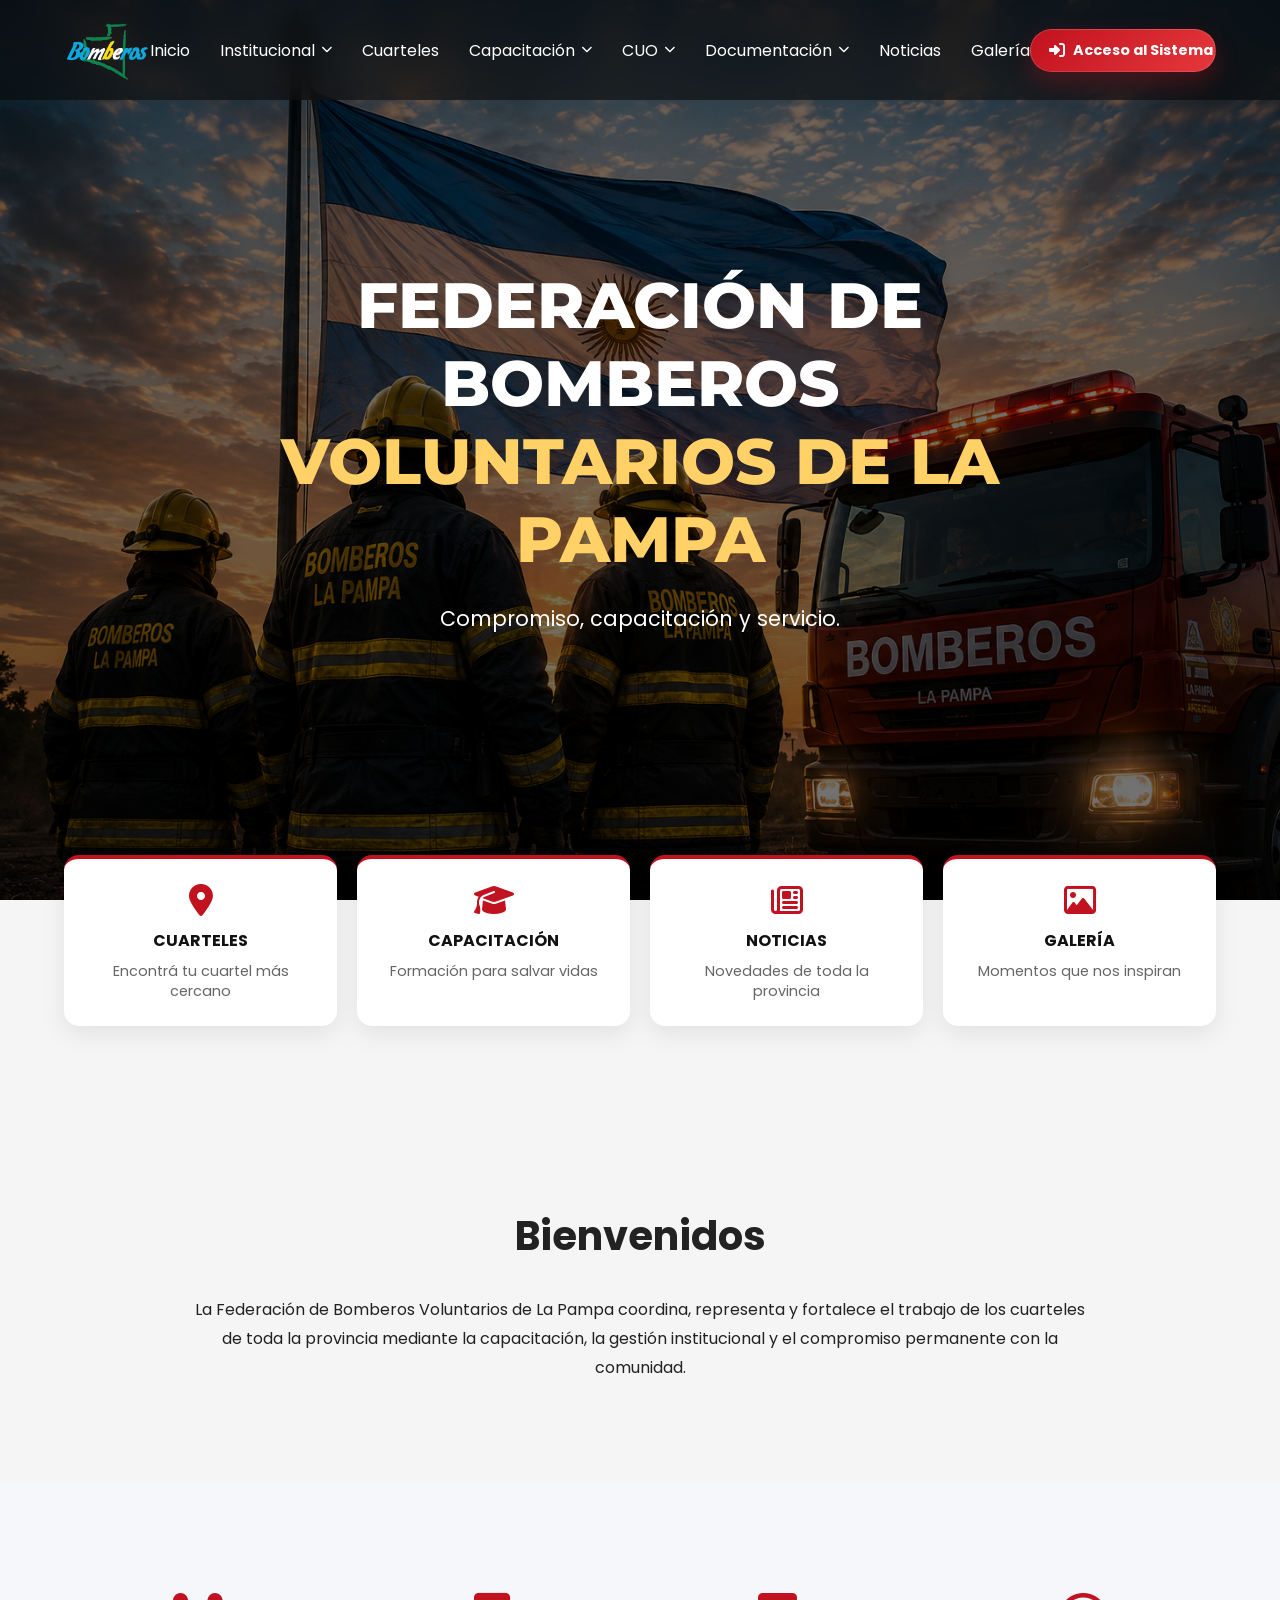
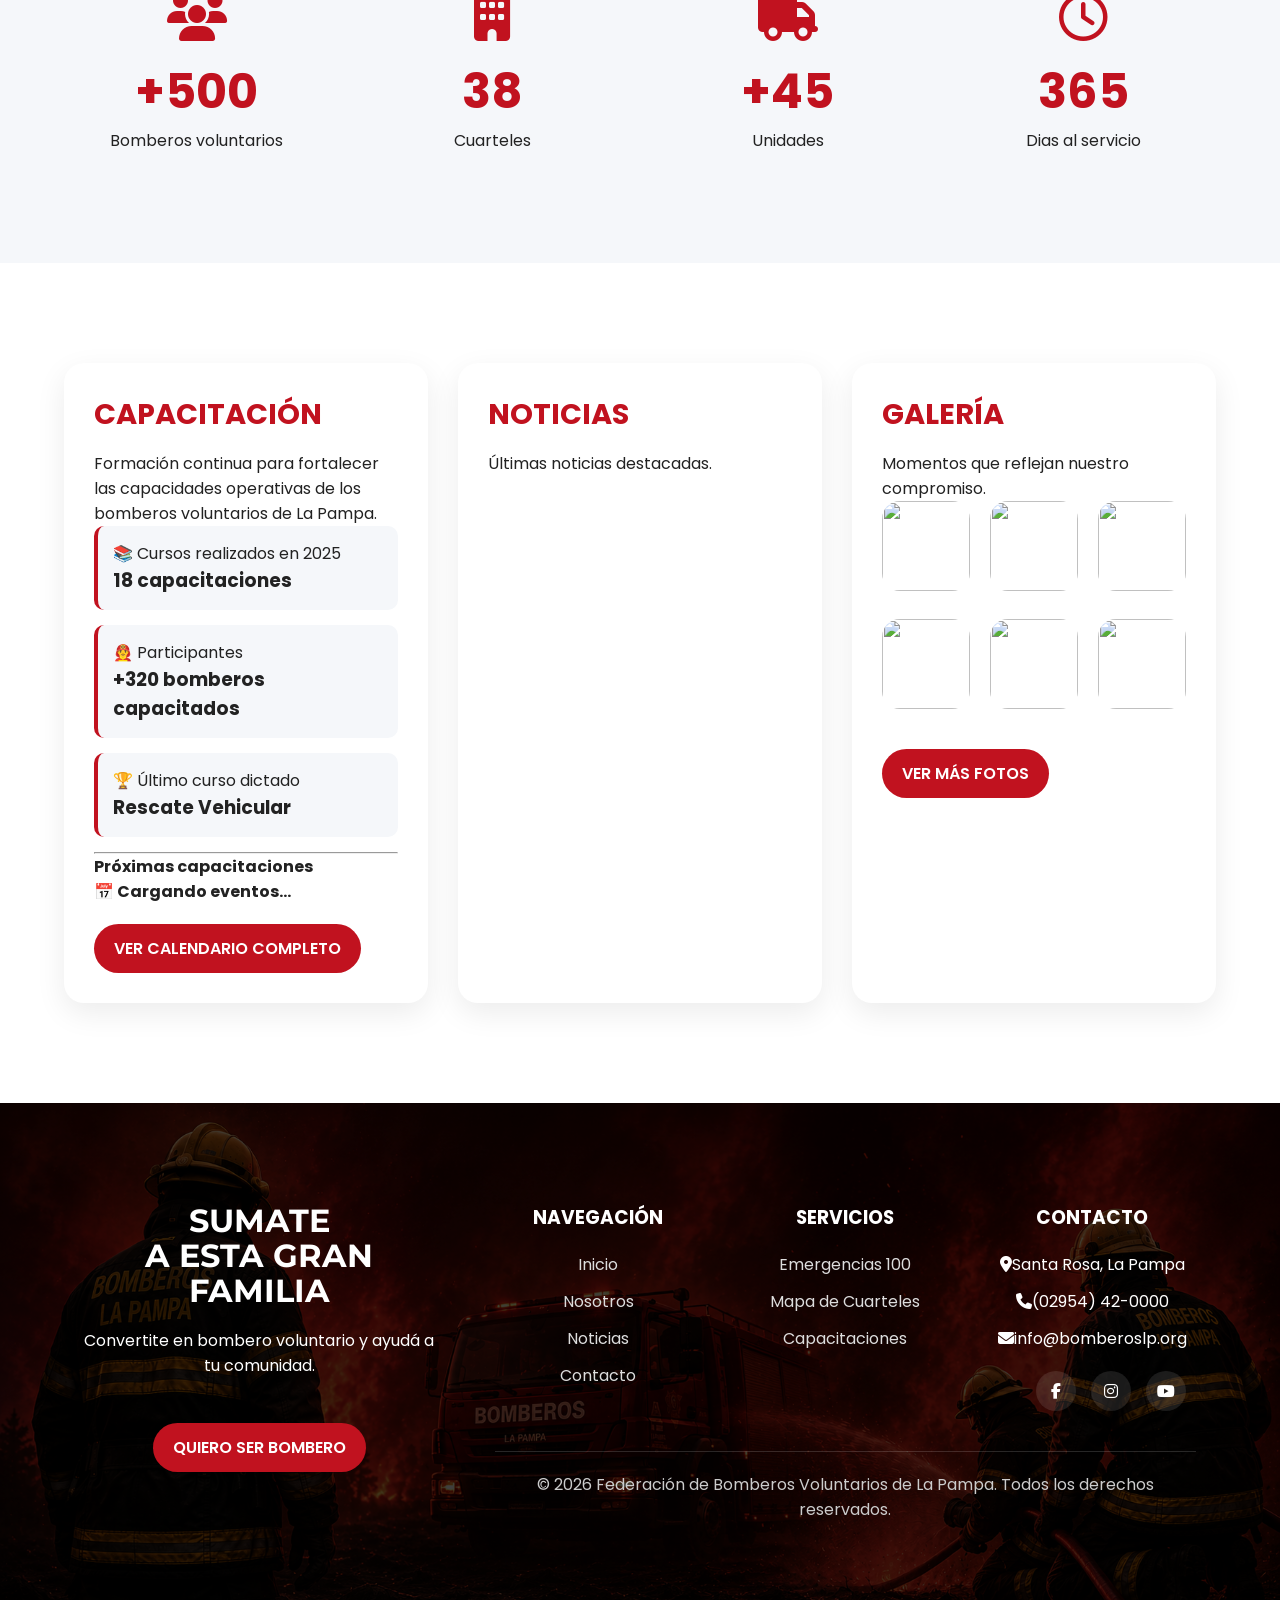
==== index.html @ 78b27fe7 "first commit" ====
<!DOCTYPE html>
<html lang="es">
    <head>
        <meta charset="UTF-8">
        <meta name="viewport" content="width=device-width, initial-scale=1.0">

        <title>Federación de Bomberos Voluntarios de La Pampa</title>

        <link rel="stylesheet" href="css/style.css">
        <link rel="stylesheet" href="css/pages/cuarteles.css">
        <link rel="stylesheet" href="css/pages/nosotros.css">
        <link rel="stylesheet" href="css/pages/capacitacion-home.css">
        <link rel="stylesheet" href="css/pages/historia.css">
        <link rel="stylesheet" href="/css/pages/documentacion/estatuto.css">
        <link rel="stylesheet" href="/css/pages/calendario.css">
        <link rel="stylesheet" href="css/pages/responsive.css">

        <link href="https://fonts.googleapis.com/css2?family=Montserrat:wght@400;600;700;800&family=Poppins:wght@300;400;500;600&display=swap" rel="stylesheet">

        <!--<link href="https://cdn.jsdelivr.net/npm/bootstrap@5.3.7/dist/css/bootstrap.min.css" rel="stylesheet">-->
        <link rel="stylesheet" href="https://cdnjs.cloudflare.com/ajax/libs/font-awesome/6.7.2/css/all.min.css">
    </head>
    <body>
        <div id="navbar-container"></div>

        <section class="hero">
            <div class="overlay"></div>
            <div class="hero-content">
                <h1>
                    FEDERACIÓN DE BOMBEROS
                    <span>VOLUNTARIOS DE LA PAMPA</span>
                </h1>

                <p>Compromiso, capacitación y servicio.</p>
            </div>
        </section>

        <section class="accesos-rapidos">
            <div class="acceso-item">
                <a href="pages/cuarteles.html">
                    <i class="fa-solid fa-location-dot"></i>
                    <h3>CUARTELES</h3>
                    <p>Encontrá tu cuartel más cercano</p>
                </a>
            </div>

            <div class="acceso-item">
                <a href="pages/capacitacion.html">
                    <i class="fa-solid fa-graduation-cap"></i>
                    <h3>CAPACITACIÓN</h3>
                    <p>Formación para salvar vidas</p>
                </a>
            </div>

            <div class="acceso-item">
                <a href="">
                    <i class="fa-regular fa-newspaper"></i>
                    <h3>NOTICIAS</h3>
                    <p>Novedades de toda la provincia</p>
                </a>
            </div>

            <div class="acceso-item">
                <a href="">
                    <i class="fa-regular fa-image"></i>
                    <h3>GALERÍA</h3>
                    <p>Momentos que nos inspiran</p>
                </a>
            </div>
        </section>


        <section class="institucional">
            <div class="container">
                <h2>Bienvenidos</h2>
                <p>
                    La Federación de Bomberos Voluntarios de La Pampa
                    coordina, representa y fortalece el trabajo de los
                    cuarteles de toda la provincia mediante la capacitación,
                    la gestión institucional y el compromiso permanente
                    con la comunidad.
                </p>
            </div>
        </section>

        <section class="estadisticas">
            <div class="container stats-grid">
                <div class="stat">
                    <i class="fa-solid fa-users"></i>
                    <h3>+500</h3>
                    <p>Bomberos voluntarios</p>
                </div>

                <div class="stat">
                    <i class="fa-solid fa-building"></i>
                    <h3>38</h3>
                    <p>Cuarteles</p>
                </div>

                <div class="stat">
                    <i class="fa-solid fa-truck"></i>
                    <h3>+45</h3>
                    <p>Unidades</p>
                </div>

                <div class="stat">
                    <i class="fa-regular fa-clock"></i>
                    <h3>365</h3>
                    <p>Dias al servicio</p>
                </div>
            </div>
        </section>

        <!-- INFORMACION -->
        <section class="informacion">
            <div class="container">
                <div class="info-grid">
                    <!-- CAPACITACION -->
                    <div class="info-box">
                        <h2>CAPACITACIÓN</h2>
                        <p>
                            Formación continua para fortalecer las capacidades
                            operativas de los bomberos voluntarios de La Pampa.
                        </p>

                        <div class="capacitacion-home">
                            <div class="cap-item">
                                <span>📚 Cursos realizados en 2025</span>
                                <h3>18 capacitaciones</h3>
                            </div>

                            <div class="cap-item">
                                <span>👨‍🚒 Participantes</span>
                                <h3>+320 bomberos capacitados</h3>
                            </div>

                            <div class="cap-item">
                                <span>🏆 Último curso dictado</span>
                                <h3>Rescate Vehicular</h3>
                            </div>
                        </div>
                        <hr>
                        <h4 class="proximas-cap-title">Próximas capacitaciones</h4>

                        <div id="proximas-capacitaciones">
                            <div class="proxima-cap">
                                <strong>📅 Cargando eventos...</strong>
                            </div>
                        </div>
                        <a href="pages/capacitacion.html" class="btn-rojo">VER CALENDARIO COMPLETO</a>
                    </div>

                    <!-- NOTICIAS -->
                    <div class="info-box">
                        <h2>NOTICIAS</h2>
                        <p>Últimas noticias destacadas.</p>

                    </div>

                    <!-- GALERIA -->
                    <div class="info-box">
                        <h2>GALERÍA</h2>
                        <p>Momentos que reflejan nuestro compromiso.</p>
                        <div class="galeria-grid">
                            <img src="img/galeria/galeria1.jpg" alt="">
                            <img src="img/galeria/galeria2.jpg" alt="">
                            <img src="img/galeria/galeria3.jpg" alt="">
                            <img src="img/galeria/galeria4.jpg" alt="">
                            <img src="img/galeria/galeria5.jpg" alt="">
                            <img src="img/galeria/galeria6.jpg" alt="">
                        </div>
                        <a href="" class="btn-rojo">VER MÁS FOTOS</a>
                    </div>
                </div>
            </div>
        </section>

        <div id="footer-container"></div>

        <!-- Bootstrap -->
        <script src="https://cdn.jsdelivr.net/npm/bootstrap@5.3.7/dist/js/bootstrap.bundle.min.js"></script>
        <!-- APP -->
        <script src="js/app.js"></script>
        <!-- CAPACITACIONES -->
        <script src="js/capacitaciones-home.js"></script>
        <!-- LEAFLET -->
        <script src="https://unpkg.com/leaflet/dist/leaflet.js"></script>
        <!-- MINI MAPA -->
        <script src="js/mini-mapa.js"></script>
    </body>
</html>
---- css/style.css ----
*{
    margin:0;
    padding:0;
    box-sizing:border-box;
}

html{
    scroll-behavior:smooth;
}

body{
    font-family:'Poppins',sans-serif;
    color:#222;
}

.container{
    width:90%;
    max-width:1300px;
    margin:auto;
}

.header{
    position:fixed;
    top:0;
    left:0;
    width:100%;
    z-index:1000;
    background:rgba(10,10,10,.60);
    backdrop-filter:blur(14px);
    transition:.35s ease;
}

.nav{
    display:flex;
    justify-content:space-between;
    align-items:center;
    min-height:90px;
    padding:15px 0;
}

.logo img{
    height:70px;
}

.menu{
    display:flex;
    align-items:center;
    gap:30px;
    list-style:none;

    margin:0;
    padding:0;
}

.menu a{
    color:#fff;
    text-decoration:none;
    position:relative;
    transition:all .3s ease;
}

.menu a:hover{
    color:#c1121f;
}

.menu a::after{
    content:'';
    position:absolute;
    left:0;
    bottom:-5px;
    width:0;
    height:2px;
    background:#c1121f;
    transition:.3s ease;
}

.menu a:hover::after{
    width:100%;
}

.menu > li > a{

    display:flex;
    align-items:center;
    gap:6px;
    color:#fff;
    text-decoration:none;
    transition:.3s;
    height:100%;
}

.menu i{
    font-size:.70rem;
    transition:.3s;
}
/* Dropdown */
.menu li {
    position: relative;
}

.submenu{

    position:absolute;
    top:130%;
    left:0;

    min-width:240px;

    background:#fff;

    border-radius:12px;

    overflow:hidden;

    list-style:none;

    padding:10px 0;

    box-shadow:0 15px 35px rgba(0,0,0,.15);

    opacity:0;

    visibility:hidden;

    transform:translateY(12px);

    transition:.25s ease;
}

.submenu li a{

    display:block;

    padding:14px 22px;

    color:#333;

    text-decoration:none;

    transition:.25s;

}
.submenu li a:hover{

    background:#c1121f;

    color:#fff;

    padding-left:30px;

}

@media (hover: hover) {

    .dropdown:hover .submenu{
        opacity:1;
        visibility:visible;
        transform:translateY(0);
    }

    .dropdown:hover i{
        transform:rotate(180deg);
    }

}

.dropdown.active .submenu{
    opacity:1;
    visibility:visible;
    transform:translateY(0);
}

.dropdown.active > a i{
    transform:rotate(180deg);
}

.dropdown:hover i{

    transform:rotate(180deg);

}

.hero{
    min-height:100vh;
    background:url('../img/portada/portada.png');
    background-size:cover;
    background-position:center;
    position:relative;
    display:flex;
    align-items:center;
    justify-content:center;
}

.overlay{
    position:absolute;
    inset:0;
    background:rgba(0,0,0,.55);
}

.hero-content{
    position:relative;
    z-index:10;
    text-align:center;
    color:white;
    max-width:900px;
}

.hero h1{
    font-family:'Montserrat',sans-serif;
    font-size:clamp(2rem,5vw,4rem);
    font-weight:800;
}

.hero span{
    display:block;
    color:#ffd166;
}

.hero p{
    margin-top:25px;
    font-size:clamp(.95rem,2vw,1.3rem);
}

.hero-botones{
    margin-top:35px;
    display:flex;
    justify-content:center;
    gap:20px;
    padding:15px 30px;
    border-radius:50px;
    text-decoration:none;
    font-weight:600;

    transition:all .3s ease;
}

.btn-principal:hover{
    transform:translateY(-4px);
    background:#a50f19;
    box-shadow:0 10px 25px rgba(193,18,31,.35);
}

.btn-principal,
.btn-secundario{
    text-decoration:none;
    padding:15px 30px;
    border-radius:50px;
    font-weight:600;
    transform:translateY(-4px) scale(1.03);
}

.btn-principal{
    background:#c1121f;
    color:white;
}

.btn-secundario{
    background:#fff;
    color:#111;
    padding:15px 30px;
    border-radius:50px;
    text-decoration:none;
    font-weight:600;

    transition:all .3s ease;
}

.btn-secundario:hover{
    transform:translateY(-4px);
    background:#f5f5f5;
    box-shadow:0 10px 25px rgba(255,255,255,.25);
}

/*==========================
BOTÓN ACCESO AL SISTEMA
==========================*/

.btn-sistema{

    display:inline-flex;
    align-items:center;
    gap:8px;

    padding:10px 18px;

    border-radius:50px;

    background:linear-gradient(135deg,#c1121f,#e5383b);

    color:#fff;
    text-decoration:none;

    font-family:"Poppins",sans-serif;
    font-size:.9rem;
    font-weight:700;

    border:1px solid rgba(255,255,255,.15);

    box-shadow:
        0 10px 25px rgba(193,18,31,.30);

    transition:all .35s ease;

    overflow:hidden;
    position:relative;

}

/* Brillo */

.btn-sistema::before{

    content:"";

    position:absolute;

    top:0;
    left:-120%;

    width:60%;
    height:100%;

    background:
    linear-gradient(
        120deg,
        transparent,
        rgba(255,255,255,.35),
        transparent
    );

    transition:.6s;

}

.btn-sistema:hover::before{

    left:140%;

}

/* Hover */

.btn-sistema:hover{

    color:#fff;

    transform:translateY(-3px);

    box-shadow:
        0 18px 35px rgba(193,18,31,.45);

}

/* Click */

.btn-sistema:active{

    transform:scale(.97);

}

.btn-sistema i{

    font-size:1rem;

}

.btn-sistema span{

    white-space:nowrap;

}

.institucional,
.destacados{
    padding:100px 0;
}

.institucional h2,
.destacados h2{
    text-align:center;
    margin-bottom:30px;
    font-size:2.5rem;
}

.institucional p{
    max-width:900px;
    margin:auto;
    text-align:center;
    line-height:1.8;
}

.estadisticas{
    background:#f5f7fa;
    padding:80px 0;
}

.stats-grid{
    display:grid;
    grid-template-columns:repeat(4,1fr);
    gap:30px;
}

.stat{
    text-align:center;
    padding:30px 20px;
    border-radius:15px;
    transition:all .3s ease;
    position:relative;
    overflow:hidden;
}

.stat i{
    font-size: 3rem;
    color: #c1121f;
    margin-bottom: 15px;
    display: block;
}

.stat::after{
    content:'';
    position:absolute;
    bottom:0;
    left:50%;
    width:0;
    height:4px;
    background:#c1121f;

    transition:.3s ease;
    transform:translateX(-50%);
}

.stat:hover{
    transform:translateY(-8px);
    background:#fff;
    box-shadow:0 15px 30px rgba(0,0,0,.10);
}

.stat:hover::after{
    width:80%;
}

.stat h3{
    color:#c1121f;
    font-size:3rem;
    transition:all .3s ease;
}

.stat:hover h3{
    transform:scale(1.1);
}

.cards{
    display:grid;
    grid-template-columns:repeat(3,1fr);
    gap:30px;
}

.card{
    background:white;
    padding:30px;
    border-radius:15px;
    box-shadow:0 5px 20px rgba(0,0,0,.08);
}

.footer{
    position:relative;
    background:url('../img/pie/pie.png');
    background-size:cover;
    background-position:center;
    color:white;
}

.footer-overlay{
    position:absolute;
    inset:0;
    background:rgba(0,0,0,.75);
}

.footer-content{
    position:relative;
    z-index:10;
    text-align:center;
    padding:100px 20px;
}

.footer-grid{
    display:grid;
    grid-template-columns:1fr 2fr;
    gap:60px;
}

.footer-cta-box h2{
    font-size:2rem;
    line-height:1.1;
    margin-bottom:20px;
    font-family:'Montserrat',sans-serif;
    font-weight: 700;
}

.footer-cta-box p{
    margin-bottom:25px;
}

.footer-inferior{
    display:grid;
    grid-template-columns:repeat(3,1fr);
    gap:40px;
}

.footer-links h3{
    margin-bottom:20px;
    color:#fff;
}

.footer-links ul{
    list-style:none;
    padding:0;
}

.footer-links li{
    margin-bottom:12px;
}

.footer-links a{
    color:#ddd;
    text-decoration:none;
    transition:.3s;
}

.footer-links a:hover{
    color:#c1121f;
}

.footer-redes{
    margin-top:20px;
    display:flex;
    gap:15px;
    margin-left: 47px;
}

.footer-redes a i{
    color:#fff;
    transition:.3s;
}

.footer-redes a{
    width:40px;
    height:40px;
    border-radius:50%;
    background:rgba(255,255,255,.10);
    display:flex;
    align-items:center;
    justify-content:center;
    color:#fff;
    transition:.3s;
}

.footer-redes a:hover{
    background:#c1121f;
    transform:translateY(-3px);
}

.footer-linea{
    height:1px;
    background:rgba(255,255,255,.15);
    margin:40px 0 20px;
}

.footer-copy{
    text-align:center;
    color:#ccc;
}
/* ACCESOS RAPIDOS */

.accesos-rapidos{
    width:90%;
    max-width:1200px;
    margin:-60px auto 80px;
    position:relative;
    z-index:20;
    margin-top: -45px;
    display:grid;
    grid-template-columns:repeat(4,1fr);
    gap:20px;
}

.acceso-item{
    background:#fff;
    border-radius:15px;
    padding:25px 20px;

    text-align:center;

    border-top:4px solid #c1121f;

    box-shadow:0 8px 25px rgba(0,0,0,.08);

    transition:.3s;
}

.acceso-item:hover{
    transform:translateY(-5px);
    box-shadow:0 15px 35px rgba(0,0,0,.15);
}

.acceso-item i{
    font-size:2rem;
    color:#c1121f;
    margin-bottom:12px;
}

.acceso-item h3{
    font-size:1rem;
    font-weight:700;
    color:#111;
    margin-bottom:8px;
}

.acceso-item p{
    font-size:.9rem;
    color:#666;
    line-height:1.4;
}

.acceso-item a{
    text-decoration:none;
    color:inherit;
}


.informacion{
    padding:100px 0;
    background:#fff;
}

.info-grid{
    display:grid;
    grid-template-columns:repeat(3,1fr);
    gap:30px;
}

.info-box{
    background:#fff;
    border-radius:20px;
    padding:30px;

    box-shadow:0 10px 30px rgba(0,0,0,.08);

    transition:.3s;
}

.info-box:hover{
    transform:translateY(-5px);
}

.info-box h2{
    font-size:1.8rem;
    color:#c1121f;
    margin-bottom:15px;
}

.cap-item{
    background:#f5f7fa;
    border-left:4px solid #c1121f;

    padding:15px;
    margin-bottom:15px;
    border-radius:10px;
}

.timeline-item{
    display:flex;
    gap:15px;
    margin-bottom:20px;
    align-items:center;
}

.timeline-item img{
    width:90px;
    height:70px;
    object-fit:cover;
    border-radius:10px;
}

.galeria-grid{
    display:grid;
    grid-template-columns:repeat(3,1fr);
    gap:8px;
}

.galeria-grid img{
    width:100%;
    height:90px;
    object-fit:cover;
    border-radius:8px;

    transition:.3s;
}

.galeria-grid img:hover{
    transform:scale(1.05);
}

.btn-rojo{
    display:inline-block;
    margin-top:20px;
    background:#c1121f;
    color:#fff;
    padding:12px 20px;
    border-radius:50px;
    text-decoration:none;
    font-weight:600;
    transition:.3s;
}

.btn-rojo:hover{
    background:#a50f19;
    transform:translateY(-3px);
    box-shadow:0 10px 20px rgba(193,18,31,.30);
}
---- css/pages/cuarteles.css ----
*{
    margin:0;
    padding:0;
    box-sizing:border-box;
}

html{
    scroll-behavior:smooth;
}

body{
    font-family:'Poppins',sans-serif;
    color:#222;
    background:#f5f5f5;
}

.container{
    width:90%;
    max-width:1300px;
    margin:auto;
}

/* MAPA CUARTELES */

.mapa-cuarteles{
    padding: 100px 0;
    background-color: #f5f5f5;
}

/* TITULO */
.titulo-seccion{
    text-align: center;
    margin-bottom: 50px;
}

.titulo-seccion h2{
    font-size: 42px;
    font-weight: 900;
    color: #111;
    margin-bottom: 15px;
}

.titulo-seccion p{
    max-width: 700px;
    margin: auto;
    color: #666;
    line-height: 1.8;
}

/* MAPA */
#mapa{
    width: 100%;
    height: 650px;
    border-radius: 15px;
    overflow: hidden;
    box-shadow: 0 10px 30px rgba(0,0,0,.12);
}

/* POPUP MAPA */

.popup-cuartel h3{
    font-size: 18px;
    font-weight: 700;
    margin-bottom: 10px;
    color: #111;
}

.popup-cuartel p{
    margin-bottom: 8px;
    color: #555;
    font-size: 14px;
}

/* BOTON */
.btn-mapa{
    display: inline-block;
    margin-top: 10px;
    background-color: var(--rojo);
    color: #fff;
    text-decoration: none;
    padding: 10px 15px;
    border-radius: 6px;
    font-size: 14px;
    font-weight: 600;
    transition: .3s;
}

.btn-mapa:hover{
    background-color: var(--rojo-hover);
    color: #fff;
}

/* BUSCADOR */

.buscador-cuarteles{
    max-width: 500px;
    margin: 0 auto 40px;
    margin-top: 20px;
}

.buscador-cuarteles input{
    width: 100%;
    padding: 15px 20px;
    border: 1px solid #ddd;
    border-radius: 10px;
    font-size: 16px;
}

/* ESTADISTICAS */

.estadisticas-cuarteles{
    margin-top: 50px;
}

.stat-box{
    background: #fff;
    padding: 30px;
    border-radius: 12px;
    box-shadow: 0 5px 20px rgba(0,0,0,.08);
    height: 100%;
    color:#c1121f;
}

.stat-box i{
    font-size: 40px;
    color: var(--rojo);
    margin-bottom: 15px;
    color:#c1121f;
}

.stat-box h3{
    font-size: 36px;
    font-weight: 900;
    margin-bottom: 10px;
    color:#000000;
}

.stat-box p{
    color: #c1121f;
    margin: 0;
}

/* LISTADO */

.listado-cuarteles{
    padding-top: 80px;
}

.leyenda-zonas{
    display:flex;
    justify-content:center;
    gap:15px;
    flex-wrap:wrap;
    margin-top:25px;
}

.leyenda-zonas span{
    padding:8px 15px;
    border-radius:20px;
    color:#fff;
    font-weight:600;
}

.zona1{ background:#0d6efd; }
.zona2{ background:#198754; }
.zona3{ background:#fd7e14; }
.zona4{ background:#dc3545; }
.zona5{ background:#6f42c1; }
.zona6{ background:#ffc107; color:#111; }

.filtro-zona{
    cursor:pointer;
    transition:.3s;
}

.filtro-zona:hover{
    transform:translateY(-3px);
}

.todas-zonas{
    background:#111;
    color:#fff;
}

.detalle-cuartel{
    margin-top:30px;
    background:#fff;
    padding:30px;
    border-radius:15px;
    box-shadow:0 5px 20px rgba(0,0,0,.08);
}

.detalle-cuartel h3{
    font-size:28px;
    font-weight:700;
    margin-bottom:15px;
}

.detalle-cuartel p{
    color:#666;
    margin-bottom:10px;
}

.detalle-destacado{
    background:#fff;
    border-left:6px solid #dc3545;
    padding:20px;
    border-radius:12px;
    box-shadow:0 4px 15px rgba(0,0,0,.15);
    margin-top:20px;
}

.detalle-destacado h3{
    color:#dc3545;
    margin-bottom:15px;
}

.detalle-destacado h4{
    font-weight:700;
    margin-bottom:10px;
}

.cuartel-card {
    perspective: 1000px;
    height: 220px;
}

/*.cuartel-inner {
    position: relative;
    width: 100%;
    height: 100%;
    transition: transform 0.7s cubic-bezier(0.4, 0.2, 0.2, 1);
    transform-style: preserve-3d;
}



.cuartel-front{
    background: #111;
    color: #fff;
    border-radius: 12px;
    border: 2px solid #222;
}

.cuartel-back{
    background: #111;
    border-radius: 12px;
    color: #fff;
} */

/* ICONO */
.cuartel-front i{
    font-size: 32px;
    margin-bottom: 10px;
    color: var(--zona-color);
}

/* TITULO */
.cuartel-front h3{
    font-size: 16px;
    text-align: center;
}

/* ZONA TEXTO */
.cuartel-front p{
    color: var(--zona-color);
    font-weight: 600;
}

/* ACTIVA EL GIRO 
.cuartel-card:hover .cuartel-inner {
    transform: rotateY(180deg);
}

.cuartel-card.active .cuartel-inner {
    transform: rotateY(180deg);
}*/

/* FRENTE Y DORSO */
.cuartel-front,
.cuartel-back {
    position: absolute;
    width: 100%;
    height: 100%;
    backface-visibility: hidden;
    border-radius: 12px;
    box-shadow: 0 5px 15px rgba(0,0,0,0.1);
    padding: 20px;
    display: flex;
    flex-direction: column;
    justify-content: center;
    align-items: center;
}

/* BACK */
.cuartel-back{
    background: var(--zona-color);
    color: #fff;
    transform: rotateY(180deg);
    text-align: center;
}

/* para que el texto no pierda contraste */
.cuartel-back p,
.cuartel-back h4{
    color: #fff;
}

.cuartel-back p {
    margin: 5px 0;
    font-size: 0.9rem;
}

.btn-mapa{
    margin-top: 10px;
    display: inline-block;
    padding: 8px 12px;
    background: #fff;
    color: var(--zona-color);
    border-radius: 6px;
    text-decoration: none;
    font-weight: 600;
    transition: .3s;

    border: 2px solid transparent;
}

/* HOVER */
.btn-mapa:hover{
    border: 2px solid #000;
    transform: translateY(-2px);
}

.card-cuartel{

    background:#fff;

    border-radius:18px;

    overflow:hidden;

    box-shadow:0 10px 30px rgba(0,0,0,.08);

    transition:.35s;

    height:100%;

}

.card-cuartel:hover{

    transform:translateY(-8px);

    box-shadow:0 18px 40px rgba(0,0,0,.15);

}

.card-header-cuartel{

    display:flex;

    align-items:center;

    gap:18px;

    padding:25px;

}

.icono-cuartel{

    width:70px;

    height:70px;

    border-radius:50%;

    display:flex;

    justify-content:center;

    align-items:center;

    color:#fff;

    font-size:30px;

}

.card-header-cuartel h3{

    margin:0;

    font-size:24px;

    font-weight:700;

}

.badge-zona{

    color:#fff;

    padding:5px 12px;

    border-radius:20px;

    font-size:13px;

}

.card-body-cuartel{

    padding:0 25px 20px;

}

.card-body-cuartel p{

    display:flex;

    align-items:center;

    gap:10px;

    margin-bottom:14px;

    color:#555;

}

.card-body-cuartel i{

    width:20px;

    color:#c1121f;

}

.card-footer-cuartel{

    display:flex;

    justify-content:space-between;

    gap:10px;

    padding:20px 25px;

    border-top:1px solid #eee;

}

.card-footer-cuartel .btn{

    flex:1;

    border-radius:10px;

}

.modal-content{

    border:none;

    border-radius:20px;

}

.modal-header{

    background:#111;

    color:#fff;

}

.modal-title{

    display:flex;

    align-items:center;

    gap:10px;

    font-weight:700;

}

.ficha-cuartel h2{

    font-weight:800;

    margin-bottom:10px;

}

.ficha-cuartel h5{

    margin-top:15px;

    font-weight:700;

    color:#c1121f;

}

.ficha-cuartel p{

    margin-bottom:8px;

}

.ficha-cuartel .badge{

    font-size:15px;

    padding:8px 14px;

}

.modal-header .btn-close{
    filter: invert(1);
    opacity: 1;
}

.modal-header .btn-close:hover{
    opacity: .8;
}
---- css/pages/historia.css ----
/*=====================================
=            HISTORIA PAGE            =
=====================================*/

.historia-section{
    padding:110px 0;
    background:#fff;
}

.historia-section:nth-child(even){
    background:#f7f8fb;
}

.historia-container{
    width:min(92%,1300px);
    margin:auto;
}

/*==========================
HERO HISTORIA
==========================*/

.historia-hero{

    position:relative;

    height:100vh;

    min-height:720px;

    display:flex;
    padding-top: 80px;
    align-items:center;

}

.historia-hero .overlay{

    position:absolute;

    inset:0;

    background:linear-gradient(
        90deg,
        rgba(0,0,0,.82) 0%,
        rgba(0,0,0,.55) 45%,
        rgba(0,0,0,.18) 100%
    );

}

.historia-hero .hero-content{

    position:relative;

    z-index:5;

    max-width:650px;

    margin-left:0;

}

.hero-badge{

    display:inline-flex;

    align-items:center;

    gap:10px;

    padding:10px 22px;

    border-radius:50px;

    background:rgba(193,18,31,.95);

    color:#fff;

    font-weight:700;

    letter-spacing:1px;

    text-transform:uppercase;

    margin-bottom:30px;

}

.historia-hero h1{
    color:#fff;
    font-weight:700;
    font-size:clamp(2.4rem,4.2vw,4.2rem);
    line-height:1.00;
    margin-bottom:20px;
}

.historia-hero h1 span{
    color:#ffd166;
}

.historia-hero p{
    color:#e8e8e8;
    font-size:1.15rem;
    line-height:1.9;
    margin-bottom:55px;
}

.hero-datos{
    display:flex;
    margin-left: 150px;
    gap:45px;
}

.dato{

    color:white;

}

.dato h2{

    font-size:3rem;

    color:#ffd166;

    font-weight:800;

    margin:0;

}

.dato span{

    font-size:.9rem;

    text-transform:uppercase;

    letter-spacing:2px;

    opacity:.9;

}


/* TITULOS */

.historia-titulo{
    text-align:center;
    margin-bottom:70px;
}

.historia-titulo h2{

    font-family:"Montserrat",sans-serif;
    font-size:3rem;
    font-weight:800;
    color:#1d1d1d;

    position:relative;
    display:inline-block;

    margin-bottom:18px;

}

.historia-titulo h2::after{

    content:"";

    width:90px;
    height:5px;

    background:#c1121f;

    border-radius:20px;

    position:absolute;
    left:50%;
    bottom:-16px;

    transform:translateX(-50%);

}

.historia-titulo p{

    max-width:780px;

    margin:auto;

    font-size:1.1rem;
    line-height:1.9;

    color:#666;

}

/*==========================
INTRO
==========================*/

.introduccion-grid{

    display:grid;

    grid-template-columns:1.2fr .9fr;

    gap:70px;

    align-items:center;

}

.introduccion-texto p{

    color:#4b4b4b;

    font-size:1.08rem;

    line-height:2;

    text-align:justify;

}

.introduccion-imagen{

    position:relative;

}

.introduccion-imagen img{

    width:100%;

    border-radius:25px;

    box-shadow:

    0 25px 55px rgba(0,0,0,.12);

    transition:.4s;

}

.introduccion-imagen img:hover{

    transform:scale(1.03);

}

/*==========================
TIMELINE
==========================*/

.timeline{

    position:relative;

    margin-left:30px;

}

.timeline::before{

    content:"";

    position:absolute;

    left:14px;

    top:0;

    width:4px;

    height:100%;

    border-radius:20px;

    background:linear-gradient(
        to bottom,
        #c1121f,
        #ff5252
    );

}

.timeline-item{

    position:relative;

    padding-left:60px;

    margin-bottom:45px;

}

.timeline-item::before{

    content:"";

    position:absolute;

    left:0;

    top:8px;

    width:30px;

    height:30px;

    border-radius:50%;

    background:#fff;

    border:5px solid #c1121f;

    box-shadow:0 0 0 6px rgba(193,18,31,.15);

}

.timeline-card{

    background:white;

    padding:25px;

    border-radius:18px;

    box-shadow:0 15px 35px rgba(0,0,0,.08);

    transition:.35s;

}

.timeline-card:hover{

    transform:translateY(-8px);

    box-shadow:0 20px 45px rgba(0,0,0,.15);

}

.timeline-anio{

    display:inline-block;

    background:#c1121f;

    color:white;

    padding:6px 14px;

    border-radius:50px;

    font-weight:700;

    margin-bottom:15px;

}

.timeline-card h4{

    font-weight:700;

    margin-bottom:10px;

}

.timeline-card p{

    color:#666;

    line-height:1.7;

}

/*==========================
HITOS
==========================*/

.hitos-panel{

    background:white;

    border-radius:22px;

    padding:35px;

    box-shadow:0 15px 35px rgba(0,0,0,.08);

}

.hitos-panel h3{

    margin-bottom:25px;

    font-weight:700;

}

.hito-item{

    display:flex;

    gap:15px;

    align-items:flex-start;

    margin-bottom:22px;

}

.hito-item i{

    width:42px;

    height:42px;

    display:flex;

    justify-content:center;

    align-items:center;

    border-radius:50%;

    background:#c1121f;

    color:white;

    font-size:18px;

}

.hito-item p{

    margin:0;

    color:#555;

}
/*==========================
PRESIDENTES
==========================*/

.presidentes-grid{

    display:grid;

    grid-template-columns:

    repeat(auto-fit,minmax(260px,1fr));

    gap:35px;

}

.presidente-card{

    background:#fff;

    border-radius:25px;

    overflow:hidden;

    box-shadow:

    0 18px 45px rgba(0,0,0,.08);

    transition:.35s;

}

.presidente-card:hover{

    transform:translateY(-10px);

}

.presidente-card img{

    width:100%;

    height:320px;

    object-fit:cover;

}

.presidente-info{

    padding:30px;

    text-align:center;

}

.presidente-info h3{

    font-weight:700;

    color:#222;

}

.presidente-info span{

    display:inline-block;

    margin-top:10px;

    color:#c1121f;

    font-weight:600;

}

/*==========================
GALERIA
==========================*/

.galeria-grid{

    columns:3;

    column-gap:20px;

}

.galeria-grid img{

    width:100%;

    margin-bottom:20px;

    border-radius:18px;

    transition:.35s;

    cursor:pointer;

}

.galeria-grid img:hover{

    transform:scale(1.03);

}

/*==========================
ESTADISTICAS
==========================*/

.estadisticas-grid{

    display:grid;

    grid-template-columns:

    repeat(auto-fit,minmax(220px,1fr));

    gap:30px;

}

.stat-card{

    background:#fff;

    border-radius:25px;

    padding:45px;

    text-align:center;

    box-shadow:

    0 15px 40px rgba(0,0,0,.08);

}

.stat-card h3{

    font-size:4rem;

    font-weight:800;

    color:#c1121f;

    margin-bottom:10px;

}

.stat-card p{

    color:#666;

    font-size:1.05rem;

}

.historia-grid{

    display:grid;
    grid-template-columns:2fr 1fr;
    gap:60px;
    align-items:start;

}
---- css/pages/documentacion/estatuto.css ----
/*ESTATUTO PAGE*/

:root{

    --rojo:#c1121f;
    --rojo-hover:#a40f1a;
    --oscuro:#151515;
    --gris:#f6f7fb;
    --texto:#555;
    --blanco:#fff;

}

/*SECCIONES*/

.estatuto-section{
    padding:100px 0;
}

.fondo-gris{
    background:var(--gris);
}

/*HERO*/

.estatuto-hero{
    position:relative;
    height:72vh;
    min-height:600px;
    display:flex;
    align-items:center;
}

.hero.estatuto-hero{
    background-image: url("../../../img/documentacion/documentacion.png");
    background-size: cover;
    background-position: center;
    background-repeat: no-repeat;
}

.estatuto-hero .overlay{
    position:absolute;
    inset:0;
    background:linear-gradient(
        90deg,
        rgba(0,0,0,.82),
        rgba(0,0,0,.55),
        rgba(0,0,0,.25)
    );

}

.estatuto-hero .hero-content{
    position:relative;
    z-index:5;
    max-width:700px;
}

.hero-badge{
    display:inline-flex;
    align-items:center;
    gap:10px;
    background:var(--rojo);
    color:#fff;
    padding:12px 24px;
    border-radius:50px;
    font-weight:700;
    margin-bottom:30px;
    letter-spacing:.8px;
    margin-top: 20px;

}

.estatuto-hero h1{
    font-size:clamp(3rem,6vw,5rem);
    font-weight:800;
    color:#fff;
    line-height:1.05;
    margin-bottom:30px;
}

.estatuto-hero span{
    color:#ffd166;
}

.estatuto-hero p{
    color:#ededed;
    line-height:1.9;
    font-size:1.15rem;
}

/*INTRO*/

.intro-card{
    background:#fff;
    border-radius:25px;
    padding:60px;
    display:flex;
    gap:40px;
    align-items:center;
    box-shadow:0 20px 50px rgba(0,0,0,.08);
}

.intro-icon{
    width:110px;
    height:110px;
    border-radius:50%;
    display:flex;
    justify-content:center;
    align-items:center;
    background:linear-gradient(
        135deg,
        var(--rojo),
        #ef233c
    );
    color:#fff;
    font-size:45px;
    flex-shrink:0;
}

.intro-texto h2{
    font-size:2rem;
    font-weight:800;
    margin-bottom:20px;
}

.intro-texto p{
    color:var(--texto);
    line-height:2;
    margin:0;
}

/*DOCUMENTO*/

.documento-card{
    background:#fff;
    border-radius:25px;
    padding:45px;
    display:flex;
    justify-content:space-between;
    align-items:center;
    flex-wrap:wrap;
    gap:40px;
    box-shadow:0 18px 45px rgba(0,0,0,.08);
}

.documento-info{
    display:flex;
    gap:25px;
    align-items:center;
}

.pdf-icon{
    width:90px;
    height:90px;
    border-radius:20px;
    background:#ffe7ea;
    color:var(--rojo);
    display:flex;
    justify-content:center;
    align-items:center;
    font-size:42px;
}

.documento-info h3{
    font-weight:700;
    margin-bottom:8px;
}

.documento-info span{
    color:#777;
}

.documento-botones{
    display:flex;
    gap:20px;
    flex-wrap:wrap;
}

.btn-ver,
.btn-descargar{
    padding:15px 30px;
    border-radius:12px;
    text-decoration:none;
    font-weight:600;
    transition:.35s;
}

.btn-ver{
    background:var(--rojo);
    color:#fff;
}

.btn-ver:hover{
    background:var(--rojo-hover);
    transform:translateY(-3px);
}

.btn-descargar{
    border:2px solid var(--rojo);
    color:var(--rojo);
}

.btn-descargar:hover{
    background:var(--rojo);
    color:#fff;
    transform:translateY(-3px);
}

/*ASPECTOS*/

.aspectos-grid{
    display:grid;
    grid-template-columns:repeat(3, 1fr);
    gap:30px;
    margin-top:50px;
}

.aspecto-card{
    background:#fff;
    border-radius:20px;
    padding:35px;
    text-align:center;
    box-shadow:0 12px 30px rgba(0,0,0,.08);
    transition:.3s;
    height:100%;
    display:flex;
    flex-direction:column;
    justify-content:flex-start;
}

.aspecto-card:hover{
    transform:translateY(-8px);
}

.aspecto-card i{
    font-size:42px;
    color:#c1121f;
    margin-bottom:20px;
}

.aspecto-card h4{
    font-weight:700;
    margin-bottom:15px;
}

.aspecto-card p{
    color:#666;
    line-height:1.7;
}
---- css/pages/calendario.css ----
/*=====================================
CALENDARIO DE CAPACITACIONES
=====================================*/

.agenda-capacitacion{
    padding:100px 0;
    background:#f6f7fb;
}

.agenda-capacitacion .titulo-seccion{
    margin-bottom:60px;
}

.agenda-capacitacion .titulo-seccion h2{
    font-size:2.7rem;
    font-weight:800;
    color:#151515;
    margin-bottom:18px;
    font-family:"Montserrat", sans-serif;
}

.agenda-capacitacion .titulo-seccion p{
    max-width:700px;
    margin:auto;
    color:#666;
    font-size:1.05rem;
    line-height:1.8;
}

.calendario-container{
    max-width:1100px;
    margin:0 auto;
    background:#fff;
    border-radius:25px;
    padding:20px;
    box-shadow:0 18px 45px rgba(0,0,0,.08);
    overflow:hidden;
}

.calendario-container iframe{
    width:100%;
    height:600px;
    border:none;
    border-radius:18px;
}

.calendario-container{
    transition:.35s ease;
}

.calendario-container:hover{
    transform:translateY(-6px);
    box-shadow:0 25px 60px rgba(0,0,0,.12);
}
---- css/pages/responsive.css ----
/* DESKTOP GRANDE */

@media (min-width:1600px){
    .container{
        max-width:1400px;
    }

    .footer-grid{
    display:grid;
    gap:60px;
    align-items:start;
}

    .footer-inferior{
        display:grid;
        gap:40px;
    }

}

/* NOTEBOOKS */

@media (max-width:1200px){

    .container{
        width:95%;
    }

    .hero h1{
        font-size:3.2rem;
    }

    .hero p{
        font-size:1.1rem;
    }

    .cards{
        grid-template-columns:repeat(2,1fr);
    }

    .info-grid{
        grid-template-columns:repeat(2,1fr);
    }

}


/* TABLETS */

@media (max-width:992px){

    .container{
        width:95%;
    }

    /* HEADER */

    .menu{
        gap:15px;
    }

    /* HERO */

    .hero{
        min-height:100vh;
        padding:120px 20px 80px;
    }

    .hero h1{
        font-size:2.8rem;
    }

    .hero p{
        font-size:1.05rem;
    }

    /* ESTADISTICAS */

    .stats-grid{
        grid-template-columns:repeat(2,1fr);
    }

    /* CARDS */

    .cards{
        grid-template-columns:1fr;
    }

    /* ACCESOS */

    .accesos-rapidos{
        grid-template-columns:repeat(2,1fr);
    }

    /* INFORMACION */

    .hero h1 {
        font-size: 1.8rem;
    }

    /* FOOTER */

    .footer-grid{
        grid-template-columns:1fr;
        text-align:center;
    }

    .footer-inferior{
        grid-template-columns:repeat(2,1fr);
    }

    .footer-redes{
        justify-content:center;
    }

    /* HISTORIA */

    .introduccion-grid{

        grid-template-columns:1fr;

    }

    .timeline::before{

        left:20px;

    }

    .timeline-item{

        width:100%;

        left:0 !important;

        padding-left:65px;

        padding-right:15px;

    }

    .timeline-item::before{

        left:10px !important;

    }

    .galeria-grid{

        columns:2;

    }

    .btn-sistema{

        width:46px;
        height:46px;

        padding:0;

        justify-content:center;

    }

    .btn-sistema span{

        display:none;

    }

    /* ESTATUTO */

    .estatuto-section{
        padding:80px 0;
    }

    .estatuto-hero{
        min-height:520px;
        height:auto;
        padding:170px 0 100px;
    }

    .estatuto-hero .hero-content{
        max-width:100%;
    }

    .estatuto-hero h1{
        font-size:3.2rem;
    }

    .estatuto-hero p{
        font-size:1.05rem;
    }

    .intro-card{
        flex-direction:column;
        text-align:center;
        padding:45px;
        gap:30px;
    }

    .intro-texto p{
        text-align:justify;
    }

    .documento-card{
        flex-direction:column;
        text-align:center;
    }

    .documento-info{
        flex-direction:column;
    }

    .documento-botones{
        justify-content:center;
    }

    .aspectos-grid{
        grid-template-columns:repeat(2,1fr);
    }

    /* AUTORIDADES */

    .presidente-card{

        grid-template-columns:1fr;

    }

    .presidente-card img{

        height:420px;

    }

    .presidente-info{

        padding:40px;

    }

}


/* MOVILES GRANDES */

@media (max-width:768px){

    /* LOGO */

    .logo img{
        height:55px;
    }

    /* HERO */

    .hero{
        min-height:100vh;
        padding:110px 20px 70px;
    }

    .hero h1{
        font-size:2.2rem;
    }

    .hero p{
        font-size:1rem;
    }

    .hero-botones{
        flex-direction:column;
        align-items:center;
        gap:15px;
    }

    .btn-principal,
    .btn-secundario{
        width:100%;
        max-width:320px;
        text-align:center;
    }

    /* ESTADISTICAS */

    .stats-grid{
        grid-template-columns:1fr;
    }

    .stat h3{
        font-size:2.5rem;
    }

    /* ACCESOS */

    .accesos-rapidos{
        grid-template-columns:1fr;
        margin-top:-25px;
    }

    .info-grid{
        grid-template-columns:1fr;
    }

    /* FOOTER */

    .footer-inferior{
        grid-template-columns:1fr;
        gap:30px;
    }

    .footer-cta-box h2{
        font-size:2rem;
    }

    .footer-redes{
        justify-content:center;
    }

    /* GALERIA */

    .galeria-grid{
        grid-template-columns:repeat(2,1fr);
    }

    /* CUARTELES */

    .mapa-cuarteles{
        padding:70px 0;
    }

    #mapa{
        height:420px;
    }

    .titulo-seccion h2{
        font-size:2rem;
    }

    .detalle-cuartel{
        padding:20px;
    }

    .detalle-cuartel h3{
        font-size:22px;
    }

    .cuartel-card{
        padding:20px;
    }

    .stat-box{
        padding:20px;
    }

    .cuartel-card{
        height: 260px;
    }

    .cuartel-front h3{
        font-size: 1rem;
        line-height: 1.3;
    }

    .cuartel-front,
    .cuartel-back{
        padding: 15px;
    }

    .hero-nosotros{

    height:50vh;

    }

    .hero-nosotros h1{

        font-size:2.4rem;

    }

    .hero-nosotros p{

        font-size:1rem;

    }

    .card-nosotros img{

        height:220px;

    }

    .institucional{

        padding:60px 20px;

    }

    .nosotros-grid{

        padding:60px 20px;

    }

    .estadisticas{

        padding:60px 20px;

    }

    /* ESTATUTO */

    .estatuto-section{
        padding:70px 0;
    }

    .estatuto-hero{
        min-height:auto;
        height:auto;
        padding:160px 0 80px;
    }

    .hero-badge{
        font-size:.8rem;
        padding:10px 18px;
    }

    .estatuto-hero h1{
        font-size:2.5rem;
        line-height:1.1;
    }

    .estatuto-hero p{
        font-size:1rem;
        line-height:1.7;
    }

    .intro-card{
        padding:35px 25px;
    }

    .intro-icon{
        width:85px;
        height:85px;
        font-size:34px;
    }

    .intro-texto h2{
        font-size:1.7rem;
    }

    .documento-card{
        padding:30px 25px;
    }

    .pdf-icon{
        width:70px;
        height:70px;
        font-size:32px;
    }

    .documento-info h3{
        font-size:1.3rem;
    }

    .documento-botones{
        width:100%;
        flex-direction:column;
    }

    .btn-ver,
    .btn-descargar{
        width:100%;
        text-align:center;
    }

    .aspectos-grid{
        grid-template-columns:1fr;
        gap:25px;
    }

    .aspecto-card{
        padding:30px 25px;
    }


    /* AUTORIDADES */

    .autoridades-section{

        padding:70px 0;

    }

    .titulo-seccion{

        margin-bottom:45px;

    }

    .titulo-seccion h2{

        font-size:2.2rem;

    }

    .intro-card{

        flex-direction:column;

        text-align:center;

        padding:40px 30px;

    }

    .intro-icon{

        width:90px;
        height:90px;
        font-size:35px;

    }

    .presidente-info{

        text-align:center;

        align-items:center;

    }

    .presidente-info h2{

        font-size:2rem;

    }

    .autoridad-card img{

        height:280px;

    }
}


/* TELEFONOS PEQUEÑOS */

@media (max-width:576px){

    .hero h1{
        font-size:1.8rem;
    }

    .hero p{
        font-size:.95rem;
    }

    .institucional,
    .destacados,
    .estadisticas,
    .informacion{
        padding:60px 0;
    }

    .institucional h2,
    .destacados h2{
        font-size:2rem;
    }

    .emergencia h3{
        font-size:3rem;
    }

    .stat h3{
        font-size:2rem;
    }

    .footer-cta-box h2{
        font-size:1.8rem;
    }

    .galeria-grid{
        grid-template-columns:1fr;
    }

    #mapa{
        height:320px;
    }

    .buscador-cuarteles input{
        padding:12px 15px;
    }

    .estadisticas-grid{
    grid-template-columns:1fr;
    }

    .historia-titulo h2{

        font-size:2.2rem;

    }

    .galeria-grid{

        columns:1;

    }

    /* ESTATUTO */

    .estatuto-hero{
        padding:140px 0 60px;
    }

    .estatuto-hero h1{
        font-size:2rem;
    }

    .hero-badge{
        font-size:.75rem;
        padding:8px 15px;
    }

    .intro-card{
        padding:25px 20px;
    }

    .intro-texto h2{
        font-size:1.5rem;
    }

    .documento-card{
        padding:25px 20px;
    }

    .aspecto-card{
        padding:25px 20px;
    }

    /* AUTORIDADES */

    .autoridades-hero{

        min-height:520px;

    }

    .autoridades-hero h1{

        font-size:2.5rem;

    }

    .autoridades-hero p{

        font-size:1rem;

    }

    .presidente-card img{

        height:330px;

    }

    .autoridad-card img{

        height:260px;

    }

    /* CALENDARIO */

    .agenda-capacitacion .titulo-seccion h2{
        font-size:1.9rem;
    }

    .agenda-capacitacion .titulo-seccion p{
        font-size:.95rem;
    }

    .calendario-container{
        padding:10px;
        border-radius:18px;
    }

    .calendario-container iframe{
        height:500px;
        border-radius:12px;
    }
}


/* MENU HAMBURGUESA */

.menu-toggle{
    display:none;
    font-size:2rem;
    color:#fff;
    cursor:pointer;
}

@media (max-width:992px){

    .menu-toggle{
        display:block;
        z-index:2001;
    }

    .nav-menu{
        position:fixed;
        top:0;
        right:-100%;
        width:300px;
        height:100vh;
        background:#111;
        transition:all .35s ease;
        z-index:2000;
        display:flex;
        justify-content:center;
        align-items:center;
    }

    .nav-menu.active{
        right:0;
    }

    .menu{
        display:flex;
        flex-direction:column;
        align-items:center;
        justify-content:center;
        gap:25px;
        width:100%;
    }

    .menu li{
        width:100%;
        text-align:center;
    }

    .menu a{
        display:block;
        padding:10px;
        font-size:1.1rem;
        color:white;
    }

    /* CALENDARIO */

    .agenda-capacitacion{
        padding:80px 0;
    }

    .agenda-capacitacion .titulo-seccion h2{
        font-size:2.2rem;
    }

    .calendario-container iframe{
        height:650px;
    }
}


/* SEGURIDAD RESPONSIVE */

html,
body{
    overflow-x:hidden;
}

img{
    max-width:100%;
    height:auto;
    display:block;
}

iframe,
video{
    max-width:100%;
}
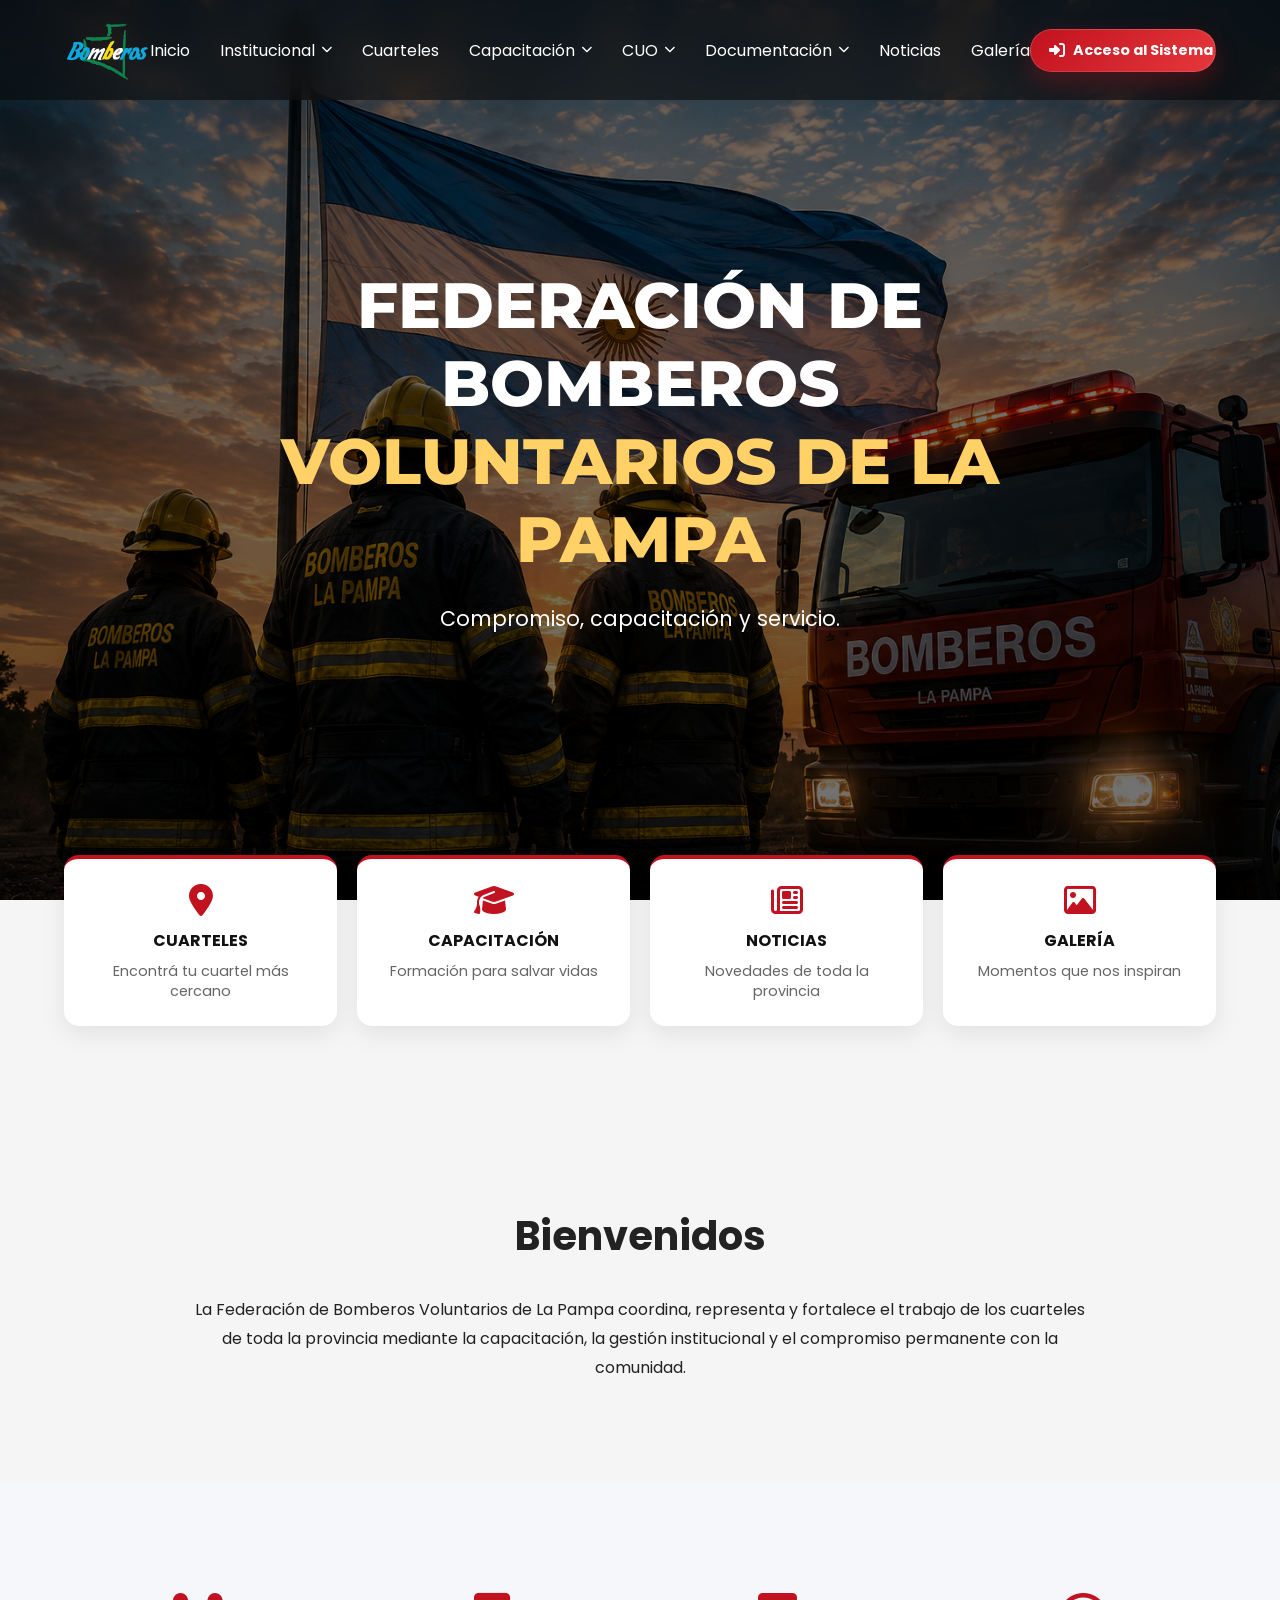
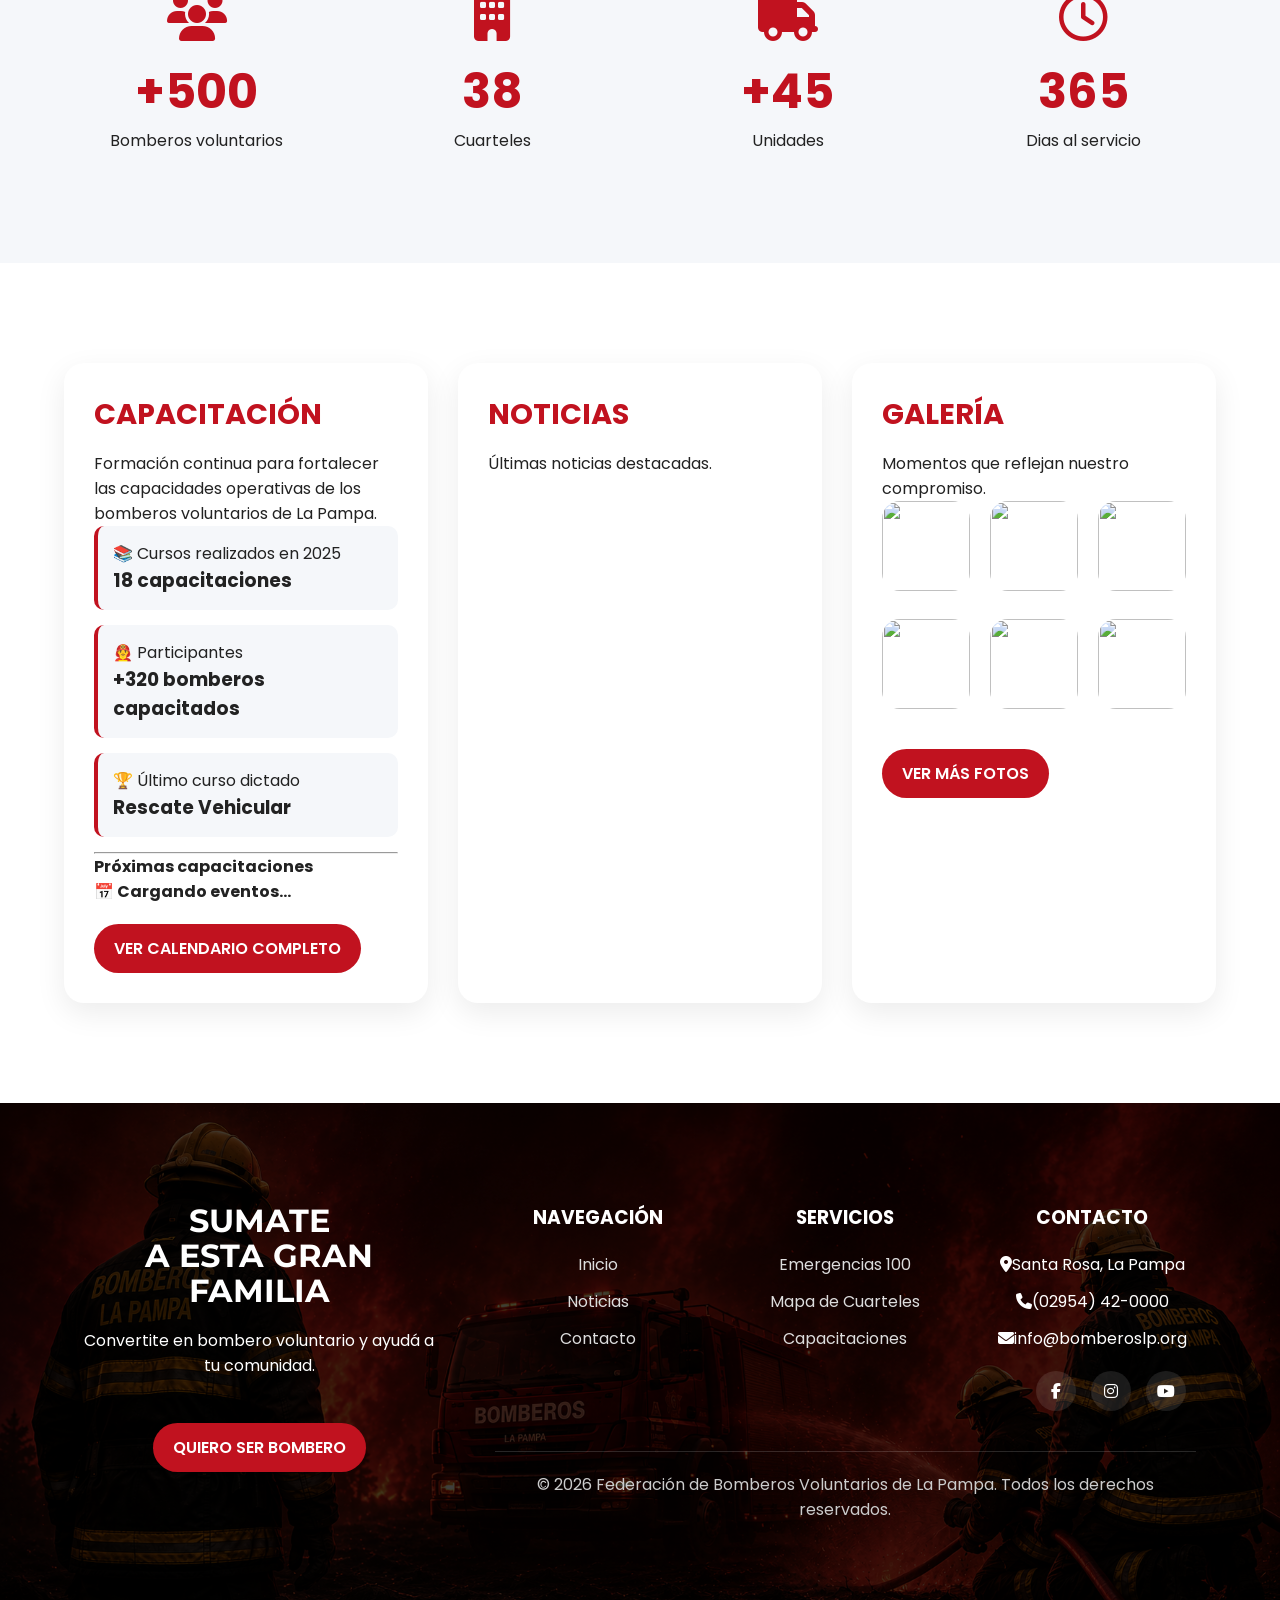
==== commit 0213a27f: "corrige el enlace al calendario en index.html" ====
--- a/index.html
+++ b/index.html
@@ -11,8 +11,8 @@
         <link rel="stylesheet" href="css/pages/nosotros.css">
         <link rel="stylesheet" href="css/pages/capacitacion-home.css">
         <link rel="stylesheet" href="css/pages/historia.css">
-        <link rel="stylesheet" href="/css/pages/documentacion/estatuto.css">
-        <link rel="stylesheet" href="/css/pages/calendario.css">
+        <link rel="stylesheet" href="css/pages/documentacion/estatuto.css">
+        <link rel="stylesheet" href="css/pages/calendario.css">
         <link rel="stylesheet" href="css/pages/responsive.css">
 
         <link href="https://fonts.googleapis.com/css2?family=Montserrat:wght@400;600;700;800&family=Poppins:wght@300;400;500;600&display=swap" rel="stylesheet">
@@ -147,7 +147,7 @@
                                 <strong>📅 Cargando eventos...</strong>
                             </div>
                         </div>
-                        <a href="pages/capacitacion.html" class="btn-rojo">VER CALENDARIO COMPLETO</a>
+                        <a href="pages/calendario.html" class="btn-rojo">VER CALENDARIO COMPLETO</a>
                     </div>
 
                     <!-- NOTICIAS -->
--- a/css/pages/responsive.css
+++ b/css/pages/responsive.css
@@ -539,7 +539,9 @@
 
     .autoridad-card img{
 
-        height:280px;
+        height:340px;
+    object-fit:cover;
+    object-position:center top;
 
     }
 }
@@ -547,7 +549,7 @@
 
 /* TELEFONOS PEQUEÑOS */
 
-@media (max-width:576px){
+@media (max-width:585px){
 
     .hero h1{
         font-size:1.8rem;
@@ -668,7 +670,9 @@
 
     .autoridad-card img{
 
-        height:260px;
+        height:320px;
+    object-fit:cover;
+    object-position:center top;
 
     }
 
@@ -697,10 +701,27 @@
 /* MENU HAMBURGUESA */
 
 .menu-toggle{
-    display:none;
-    font-size:2rem;
-    color:#fff;
-    cursor:pointer;
+    display: none; /* o display:flex dentro del media query */
+
+    background: transparent;
+    border: none;
+    outline: none;
+    box-shadow: none;
+
+    color: #fff;
+    font-size: 2rem;
+    cursor: pointer;
+
+    padding: 0;
+}
+
+.menu-toggle:focus,
+.menu-toggle:active,
+.menu-toggle:hover{
+    background: transparent;
+    border: none;
+    box-shadow: none;
+    outline: none;
 }
 
 @media (max-width:992px){
@@ -762,6 +783,55 @@
     .calendario-container iframe{
         height:650px;
     }
+
+    .dropdown .submenu{
+        display:none;
+        position:static;
+        background:transparent;
+        box-shadow:none;
+        width:100%;
+        padding:0;
+        margin-top:10px;
+    }
+
+    .dropdown.active .submenu{
+        display:block;
+    }
+
+    .dropdown .submenu li{
+        text-align:center;
+    }
+
+    .dropdown .submenu a{
+        padding:10px 0;
+        font-size:1rem;
+        color:#ddd;
+    }
+
+    .submenu{
+        position: static !important;
+        display: none;
+        background: #fff;
+        border-radius: 12px;
+        margin: 10px 15px;
+        padding: 10px 0;
+        z-index: 9999;
+    }
+
+    .dropdown.active .submenu{
+        display: block;
+    }
+
+    .submenu li{
+        width: 100%;
+    }
+
+    .submenu a{
+        display: block;
+        padding: 12px 20px;
+        color: #fff !important;
+        pointer-events: auto;
+    }
 }
 
 
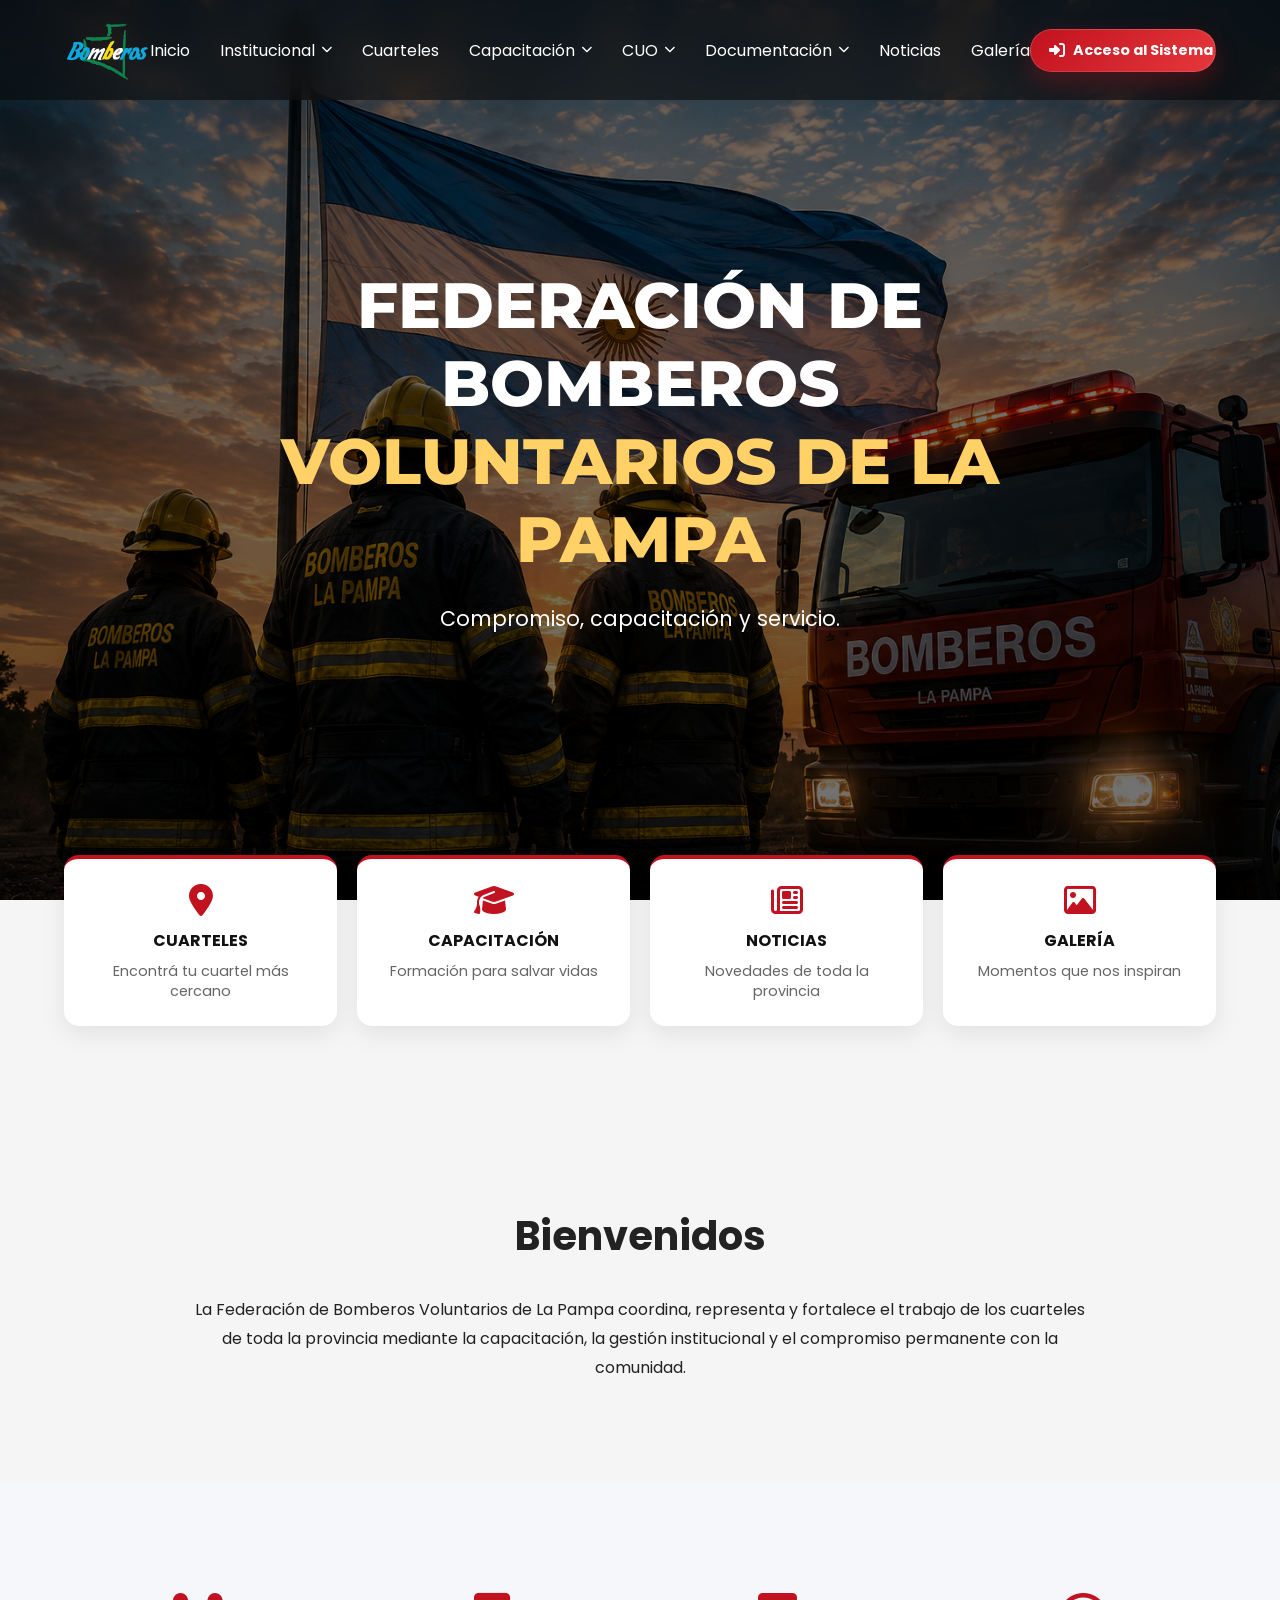
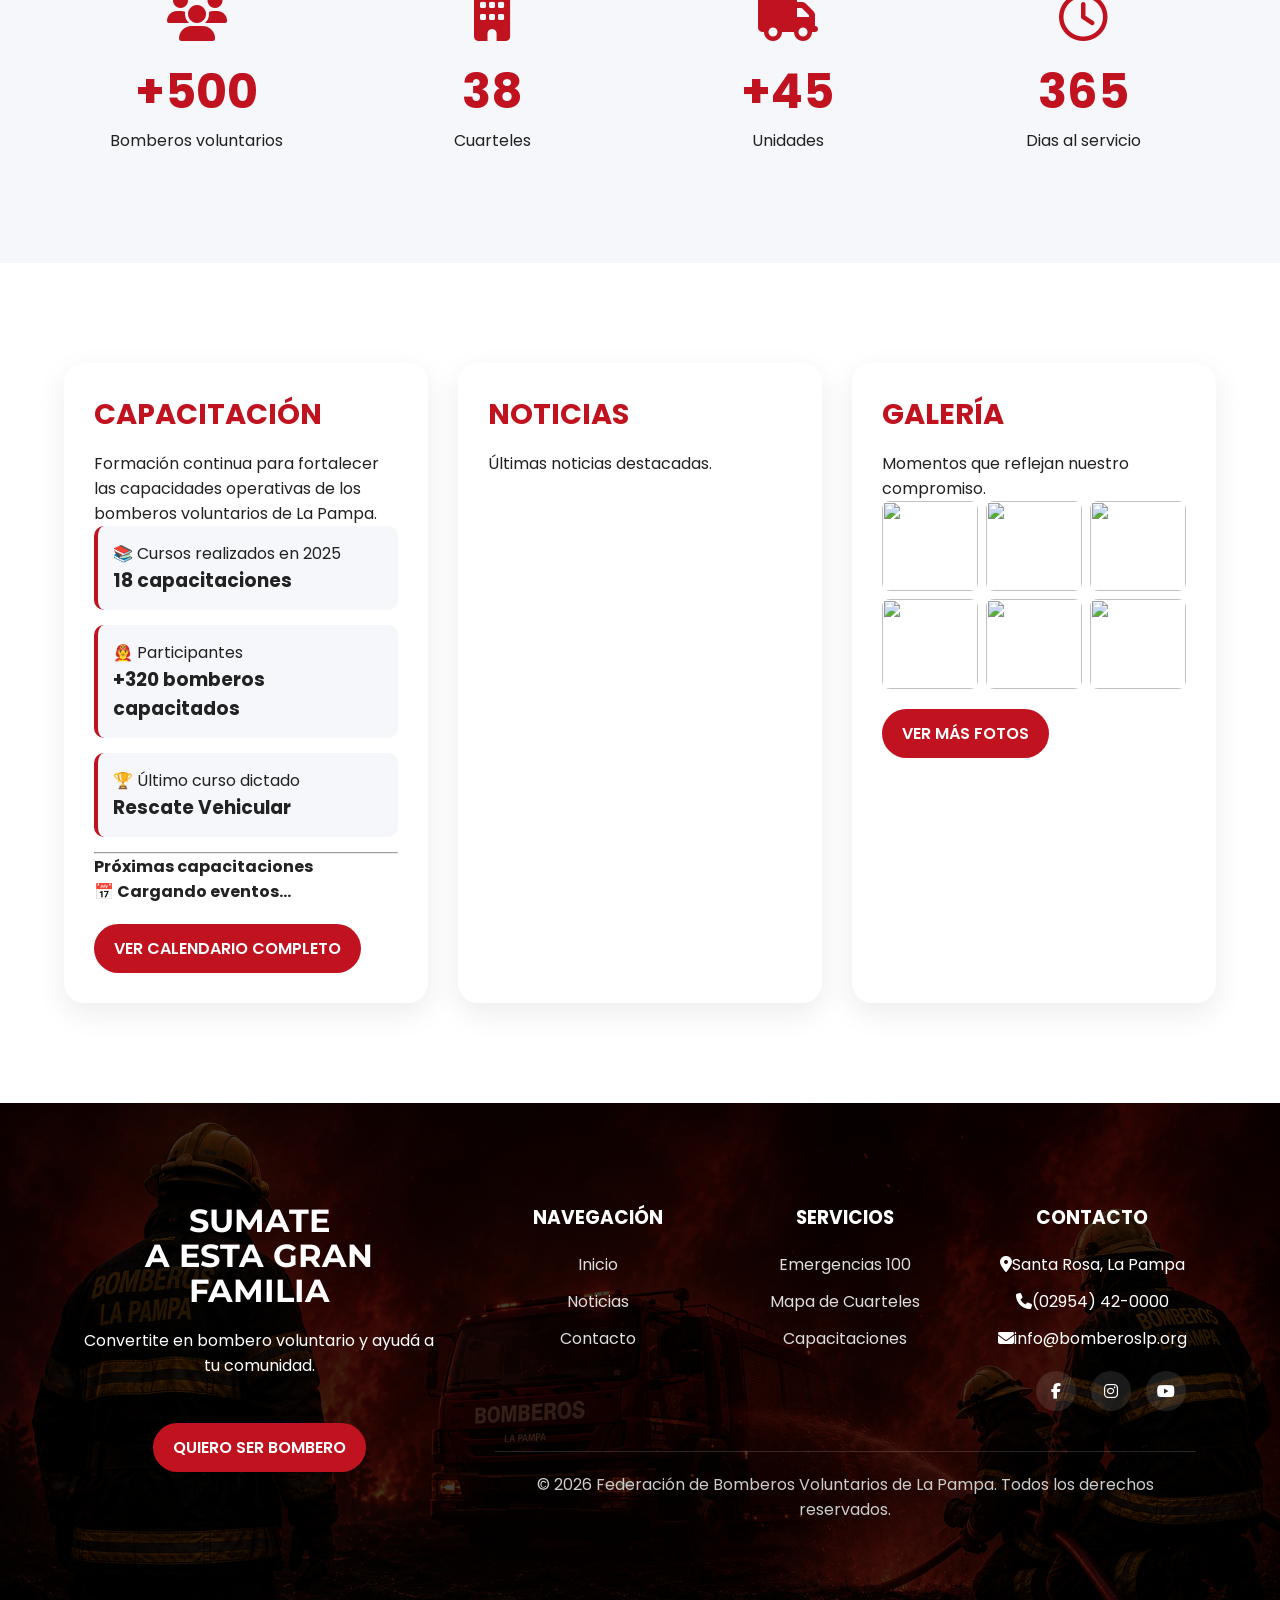
==== commit a2d0f06b: "Modificacion de historia.html, historia.css e index.html" ====
--- a/index.html
+++ b/index.html
@@ -45,7 +45,7 @@
             </div>
 
             <div class="acceso-item">
-                <a href="pages/capacitacion.html">
+                <a href="">
                     <i class="fa-solid fa-graduation-cap"></i>
                     <h3>CAPACITACIÓN</h3>
                     <p>Formación para salvar vidas</p>
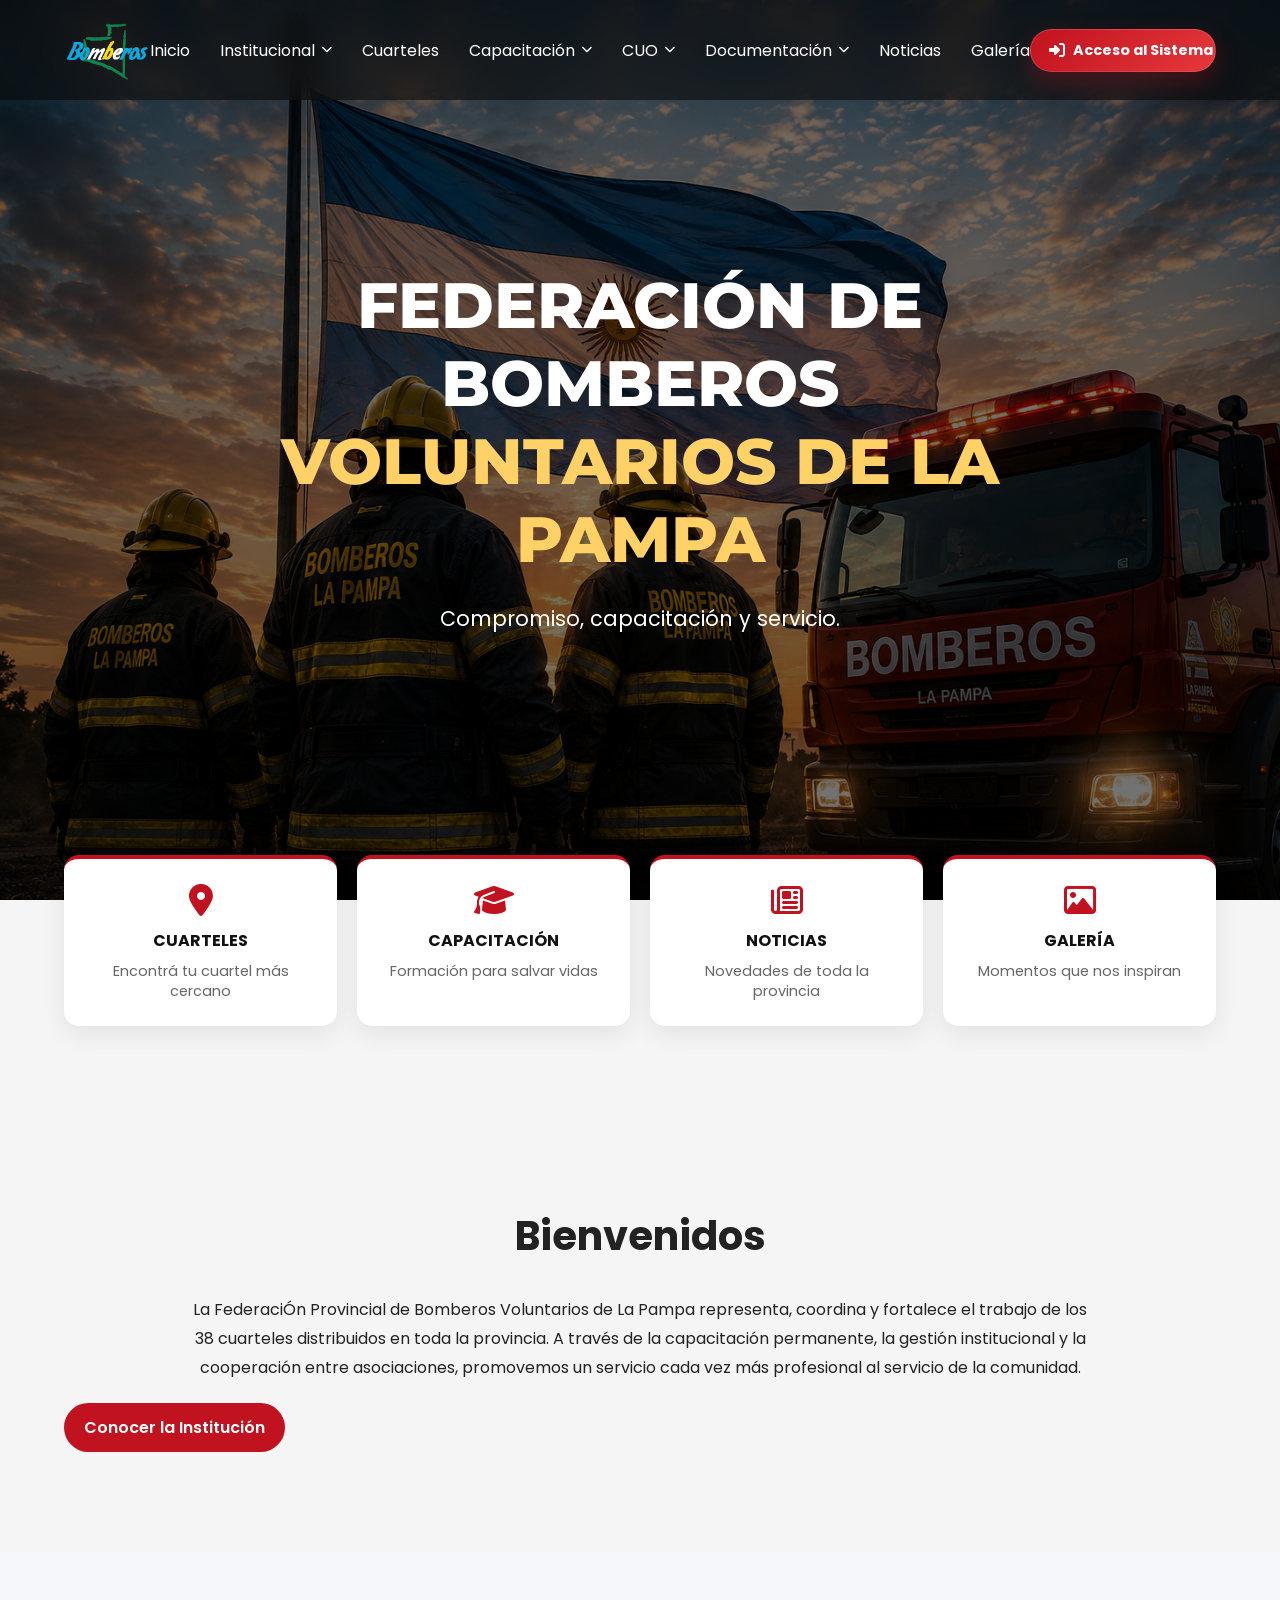
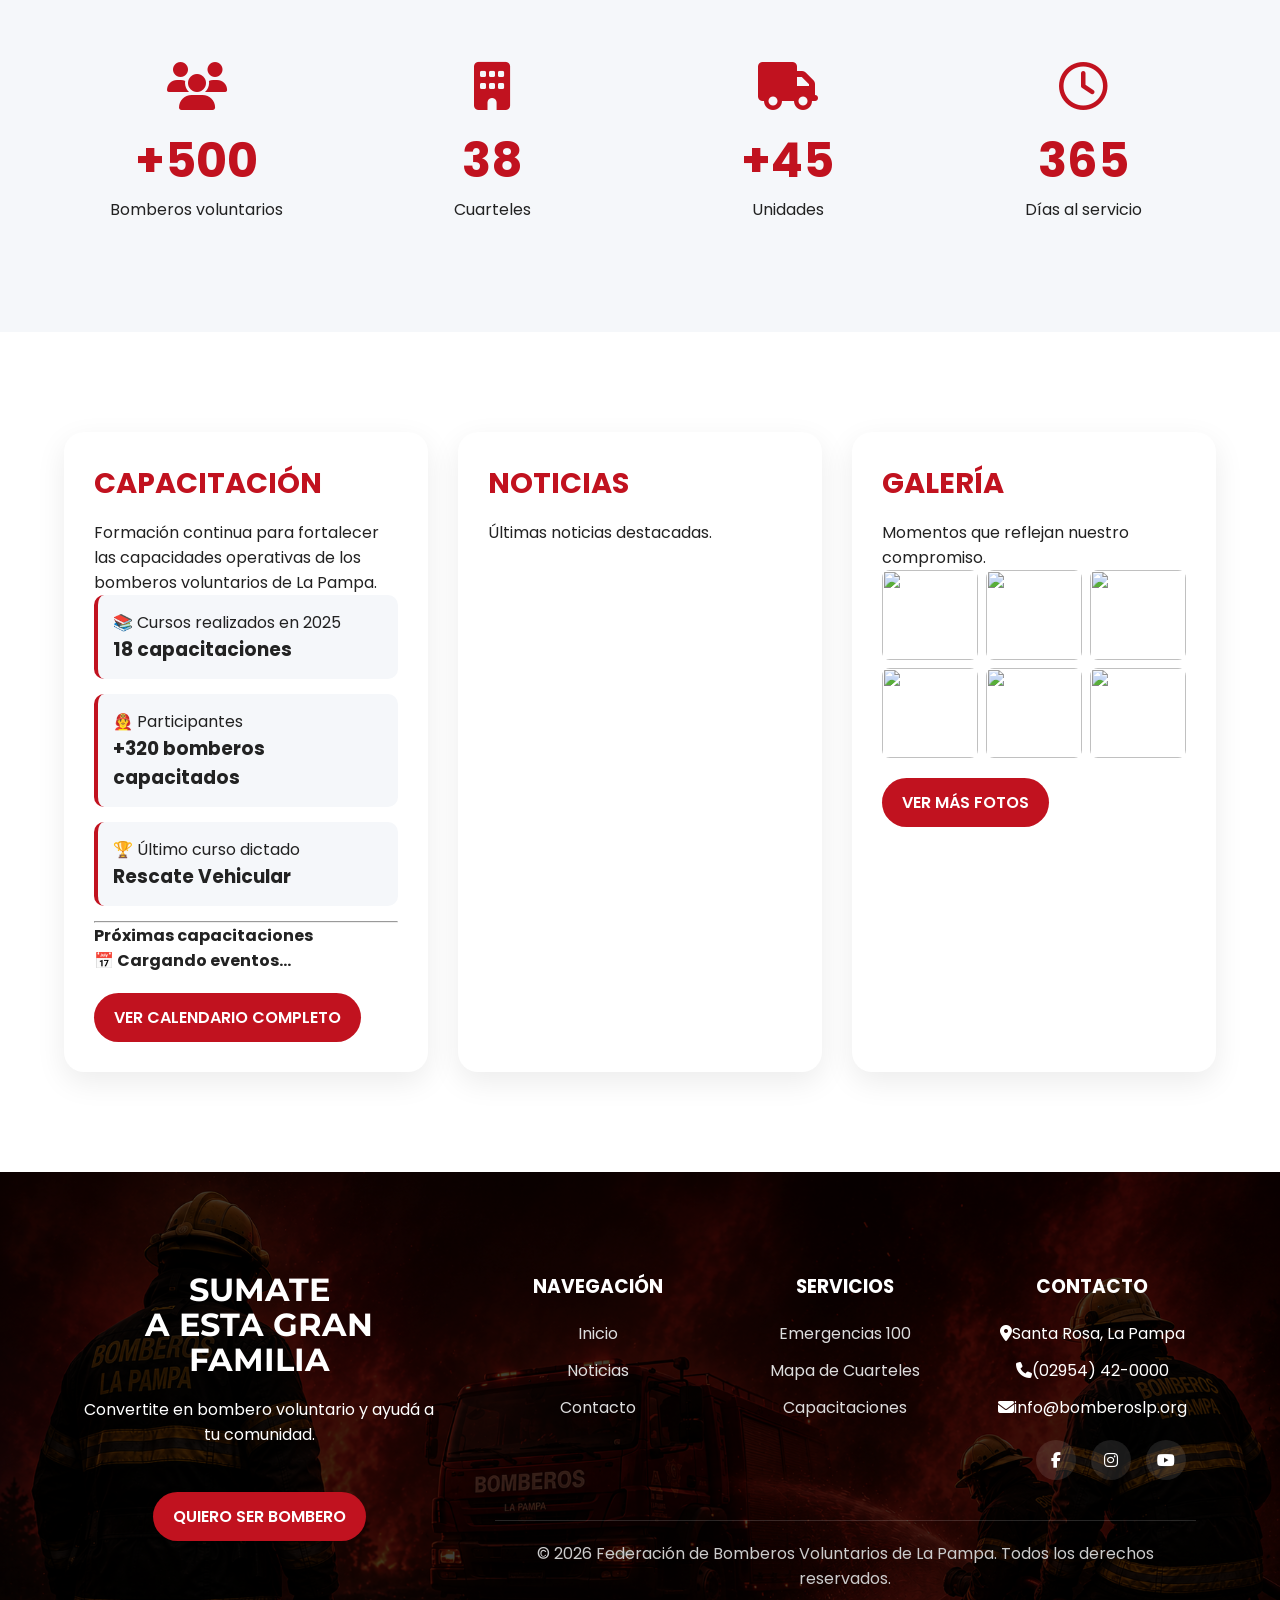
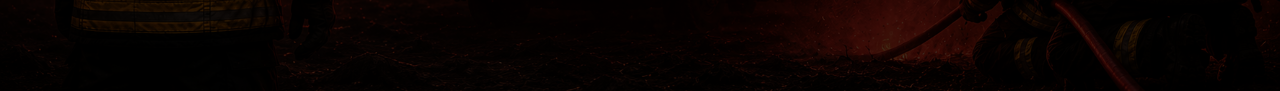
==== commit 4fb7dbbe: "Corrige la codificación de caracteres en index.html para mejorar la visualización de textos en españ" ====
--- a/index.html
+++ b/index.html
@@ -4,7 +4,7 @@
         <meta charset="UTF-8">
         <meta name="viewport" content="width=device-width, initial-scale=1.0">
 
-        <title>Federación de Bomberos Voluntarios de La Pampa</title>
+        <title>Federaci&oacute;n de Bomberos Voluntarios de La Pampa</title>
 
         <link rel="stylesheet" href="css/style.css">
         <link rel="stylesheet" href="css/pages/cuarteles.css">
@@ -26,12 +26,8 @@
         <section class="hero">
             <div class="overlay"></div>
             <div class="hero-content">
-                <h1>
-                    FEDERACIÓN DE BOMBEROS
-                    <span>VOLUNTARIOS DE LA PAMPA</span>
-                </h1>
-
-                <p>Compromiso, capacitación y servicio.</p>
+                <h1>FEDERACI&Oacute;N DE BOMBEROS<span>VOLUNTARIOS DE LA PAMPA</span></h1>
+                <p>Compromiso, capacitaci&oacute;n y servicio.</p>
             </div>
         </section>
 
@@ -40,15 +36,15 @@
                 <a href="pages/cuarteles.html">
                     <i class="fa-solid fa-location-dot"></i>
                     <h3>CUARTELES</h3>
-                    <p>Encontrá tu cuartel más cercano</p>
+                    <p>Encontr&aacute; tu cuartel m&aacute;s cercano</p>
                 </a>
             </div>
 
             <div class="acceso-item">
                 <a href="">
                     <i class="fa-solid fa-graduation-cap"></i>
-                    <h3>CAPACITACIÓN</h3>
-                    <p>Formación para salvar vidas</p>
+                    <h3>CAPACITACI&Oacute;N</h3>
+                    <p>Formaci&oacute;n para salvar vidas</p>
                 </a>
             </div>
 
@@ -63,23 +59,26 @@
             <div class="acceso-item">
                 <a href="">
                     <i class="fa-regular fa-image"></i>
-                    <h3>GALERÍA</h3>
+                    <h3>GALER&Iacute;A</h3>
                     <p>Momentos que nos inspiran</p>
                 </a>
             </div>
         </section>
 
-
         <section class="institucional">
             <div class="container">
                 <h2>Bienvenidos</h2>
                 <p>
-                    La Federación de Bomberos Voluntarios de La Pampa
-                    coordina, representa y fortalece el trabajo de los
-                    cuarteles de toda la provincia mediante la capacitación,
-                    la gestión institucional y el compromiso permanente
-                    con la comunidad.
+                    La Federaci&Oacute;n Provincial de Bomberos Voluntarios de La Pampa
+                    representa, coordina y fortalece el trabajo de los
+                    38 cuarteles distribuidos en toda la provincia.
+
+                    A trav&eacute;s de la capacitaci&oacute;n permanente, la gesti&oacute;n institucional
+                    y la cooperaci&oacute;n entre asociaciones, promovemos un servicio
+                    cada vez m&aacute;s profesional al servicio de la comunidad.
                 </p>
+
+                <a href="pages/historia.html" class="btn-rojo">Conocer la Instituci&oacute;n</a>
             </div>
         </section>
 
@@ -106,7 +105,7 @@
                 <div class="stat">
                     <i class="fa-regular fa-clock"></i>
                     <h3>365</h3>
-                    <p>Dias al servicio</p>
+                    <p>D&iacute;as al servicio</p>
                 </div>
             </div>
         </section>
@@ -117,11 +116,8 @@
                 <div class="info-grid">
                     <!-- CAPACITACION -->
                     <div class="info-box">
-                        <h2>CAPACITACIÓN</h2>
-                        <p>
-                            Formación continua para fortalecer las capacidades
-                            operativas de los bomberos voluntarios de La Pampa.
-                        </p>
+                        <h2>CAPACITACI&Oacute;N</h2>
+                        <p>Formaci&oacute;n continua para fortalecer las capacidades operativas de los bomberos voluntarios de La Pampa.</p>
 
                         <div class="capacitacion-home">
                             <div class="cap-item">
@@ -135,12 +131,12 @@
                             </div>
 
                             <div class="cap-item">
-                                <span>🏆 Último curso dictado</span>
+                                <span>🏆 &Uacute;ltimo curso dictado</span>
                                 <h3>Rescate Vehicular</h3>
                             </div>
                         </div>
                         <hr>
-                        <h4 class="proximas-cap-title">Próximas capacitaciones</h4>
+                        <h4 class="proximas-cap-title">Pr&oacute;ximas capacitaciones</h4>
 
                         <div id="proximas-capacitaciones">
                             <div class="proxima-cap">
@@ -153,13 +149,13 @@
                     <!-- NOTICIAS -->
                     <div class="info-box">
                         <h2>NOTICIAS</h2>
-                        <p>Últimas noticias destacadas.</p>
+                        <p>&Uacute;ltimas noticias destacadas.</p>
 
                     </div>
 
                     <!-- GALERIA -->
                     <div class="info-box">
-                        <h2>GALERÍA</h2>
+                        <h2>GALER&Iacute;A</h2>
                         <p>Momentos que reflejan nuestro compromiso.</p>
                         <div class="galeria-grid">
                             <img src="img/galeria/galeria1.jpg" alt="">
@@ -169,7 +165,7 @@
                             <img src="img/galeria/galeria5.jpg" alt="">
                             <img src="img/galeria/galeria6.jpg" alt="">
                         </div>
-                        <a href="" class="btn-rojo">VER MÁS FOTOS</a>
+                        <a href="" class="btn-rojo">VER M&Aacute;S FOTOS</a>
                     </div>
                 </div>
             </div>
--- a/css/pages/responsive.css
+++ b/css/pages/responsive.css
@@ -113,60 +113,6 @@
         justify-content:center;
     }
 
-    /* HISTORIA */
-
-    .introduccion-grid{
-
-        grid-template-columns:1fr;
-
-    }
-
-    .timeline::before{
-
-        left:20px;
-
-    }
-
-    .timeline-item{
-
-        width:100%;
-
-        left:0 !important;
-
-        padding-left:65px;
-
-        padding-right:15px;
-
-    }
-
-    .timeline-item::before{
-
-        left:10px !important;
-
-    }
-
-    .galeria-grid{
-
-        columns:2;
-
-    }
-
-    .btn-sistema{
-
-        width:46px;
-        height:46px;
-
-        padding:0;
-
-        justify-content:center;
-
-    }
-
-    .btn-sistema span{
-
-        display:none;
-
-    }
 
     /* ESTATUTO */
 
@@ -597,12 +543,6 @@
 
     .estadisticas-grid{
     grid-template-columns:1fr;
-    }
-
-    .historia-titulo h2{
-
-        font-size:2.2rem;
-
     }
 
     .galeria-grid{
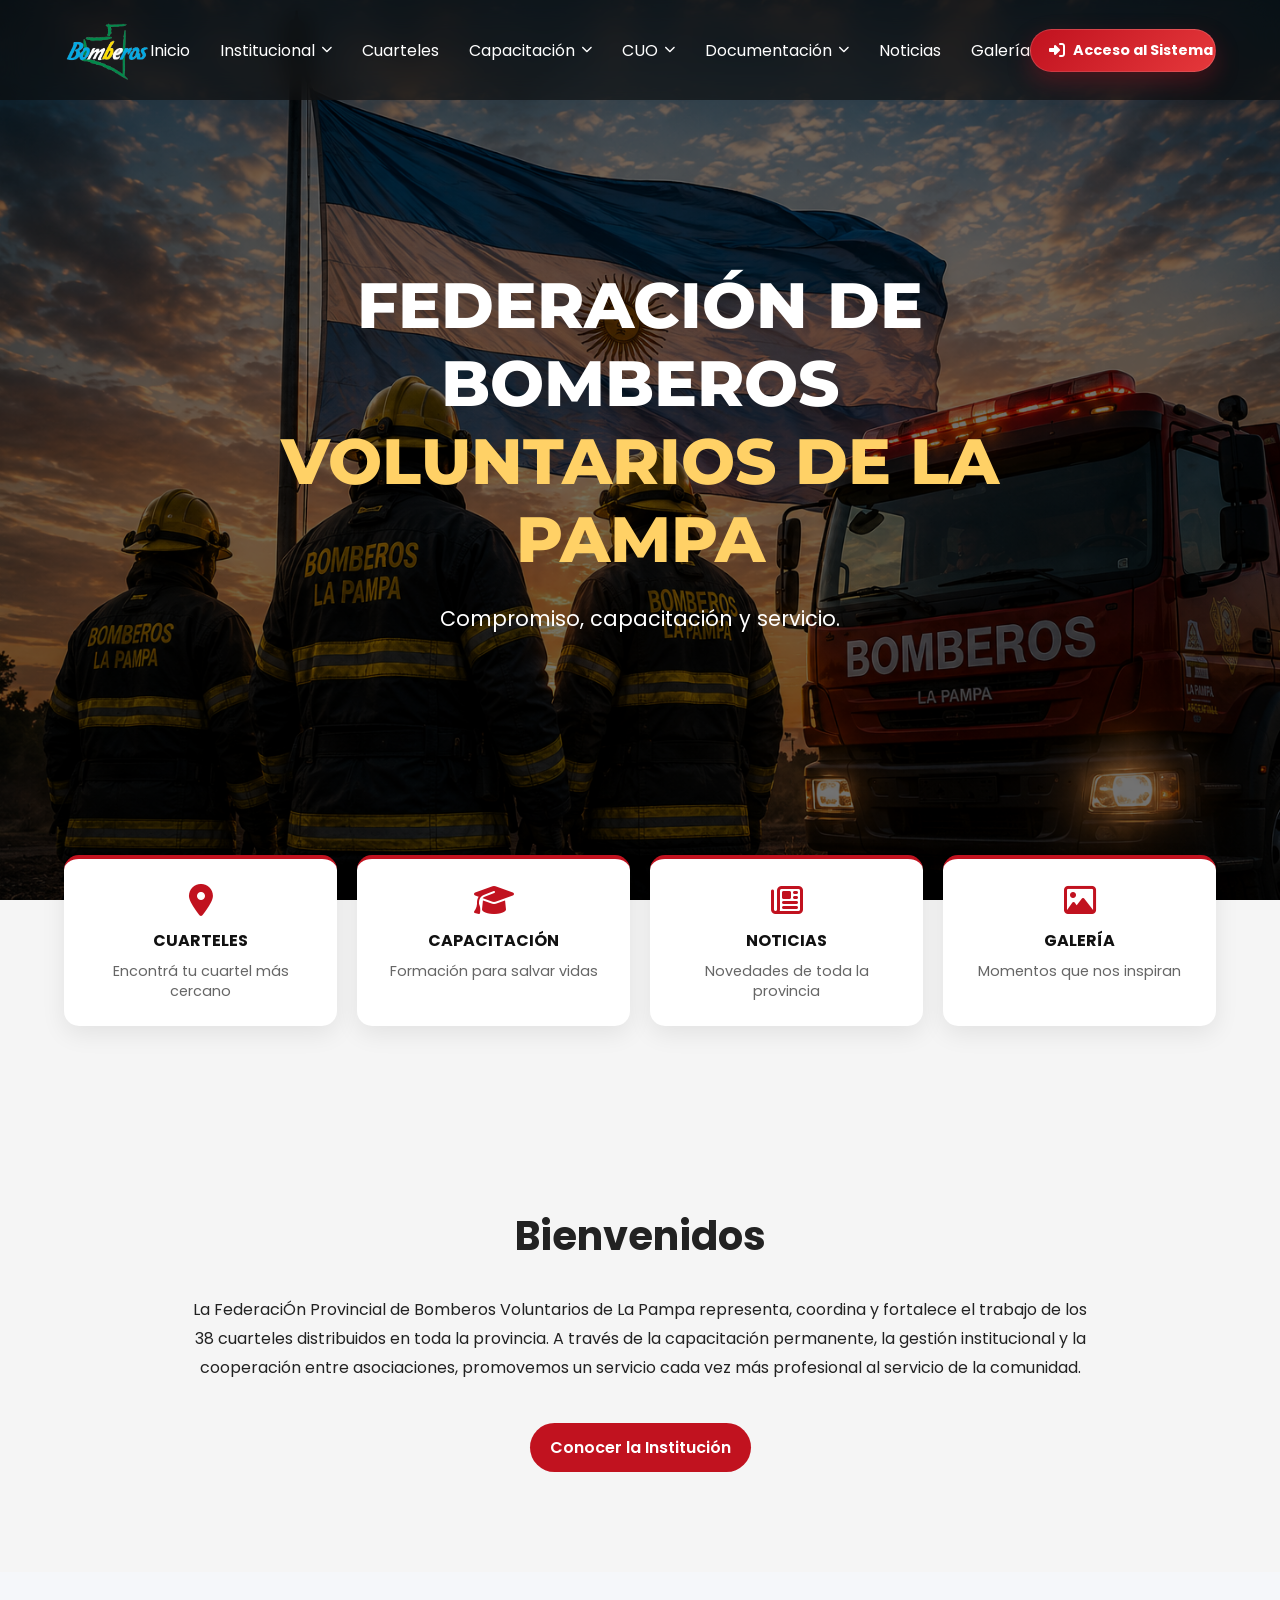
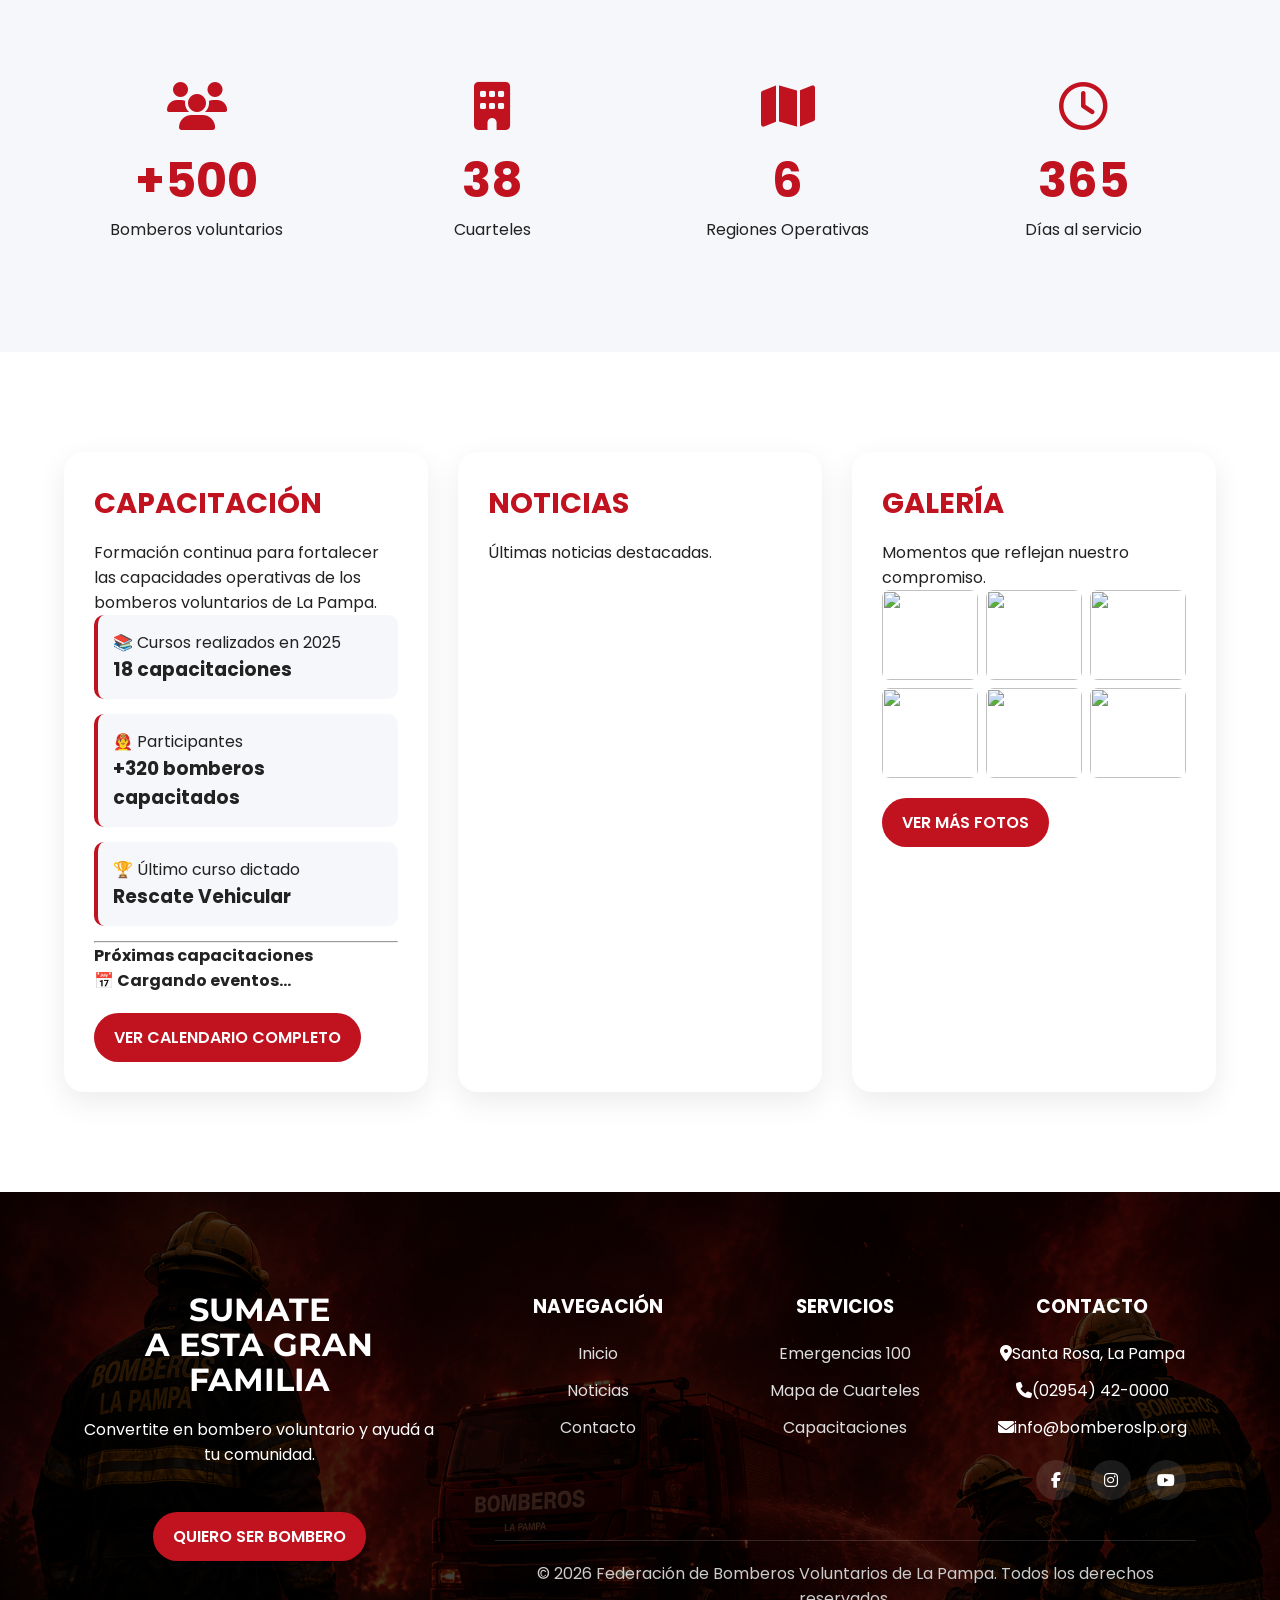
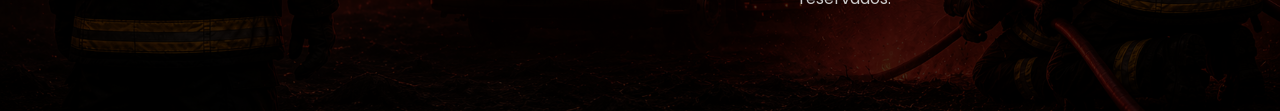
==== commit 1661c30a: "Actualiza estadísticas en index.html: cambia icono y texto a "6 Regiones Operativas"" ====
--- a/index.html
+++ b/index.html
@@ -97,9 +97,9 @@
                 </div>
 
                 <div class="stat">
-                    <i class="fa-solid fa-truck"></i>
-                    <h3>+45</h3>
-                    <p>Unidades</p>
+                    <i class="fa-solid fa-map"></i>
+                    <h3>6</h3>
+                    <p>Regiones Operativas</p>
                 </div>
 
                 <div class="stat">
--- a/css/style.css
+++ b/css/style.css
@@ -93,6 +93,7 @@
     font-size:.70rem;
     transition:.3s;
 }
+
 /* Dropdown */
 .menu li {
     position: relative;
@@ -103,49 +104,29 @@
     position:absolute;
     top:130%;
     left:0;
-
     min-width:240px;
-
     background:#fff;
-
     border-radius:12px;
-
     overflow:hidden;
-
     list-style:none;
-
     padding:10px 0;
-
     box-shadow:0 15px 35px rgba(0,0,0,.15);
-
     opacity:0;
-
     visibility:hidden;
-
     transform:translateY(12px);
-
     transition:.25s ease;
 }
 
 .submenu li a{
-
     display:block;
-
     padding:14px 22px;
-
     color:#333;
-
-    text-decoration:none;
-
+    text-decoration:none;
     transition:.25s;
-
 }
 .submenu li a:hover{
-
     background:#c1121f;
-
-    color:#fff;
-
+    color:#fff;
     padding-left:30px;
 
 }
@@ -271,55 +252,37 @@
     box-shadow:0 10px 25px rgba(255,255,255,.25);
 }
 
-/*==========================
-BOTÓN ACCESO AL SISTEMA
-==========================*/
+/* BOTÓN ACCESO AL SISTEMA */
 
 .btn-sistema{
-
     display:inline-flex;
     align-items:center;
     gap:8px;
-
     padding:10px 18px;
-
     border-radius:50px;
-
     background:linear-gradient(135deg,#c1121f,#e5383b);
-
-    color:#fff;
-    text-decoration:none;
-
+    color:#fff;
+    text-decoration:none;
     font-family:"Poppins",sans-serif;
     font-size:.9rem;
     font-weight:700;
-
     border:1px solid rgba(255,255,255,.15);
-
     box-shadow:
         0 10px 25px rgba(193,18,31,.30);
-
     transition:all .35s ease;
-
     overflow:hidden;
     position:relative;
-
 }
 
 /* Brillo */
 
 .btn-sistema::before{
-
     content:"";
-
     position:absolute;
-
     top:0;
     left:-120%;
-
     width:60%;
     height:100%;
-
     background:
     linear-gradient(
         120deg,
@@ -327,46 +290,32 @@
         rgba(255,255,255,.35),
         transparent
     );
-
     transition:.6s;
-
 }
 
 .btn-sistema:hover::before{
-
     left:140%;
-
 }
 
 /* Hover */
 
 .btn-sistema:hover{
-
-    color:#fff;
-
+    color:#fff;
     transform:translateY(-3px);
-
-    box-shadow:
-        0 18px 35px rgba(193,18,31,.45);
-
+    box-shadow: 0 18px 35px rgba(193,18,31,.45);
 }
 
 /* Click */
 
 .btn-sistema:active{
-
     transform:scale(.97);
-
 }
 
 .btn-sistema i{
-
     font-size:1rem;
-
 }
 
 .btn-sistema span{
-
     white-space:nowrap;
 
 }
@@ -719,3 +668,9 @@
     transform:translateY(-3px);
     box-shadow:0 10px 20px rgba(193,18,31,.30);
 }
+
+.institucional .btn-rojo{
+    display: block;
+    width: fit-content;
+    margin: 40px auto 0;
+}
